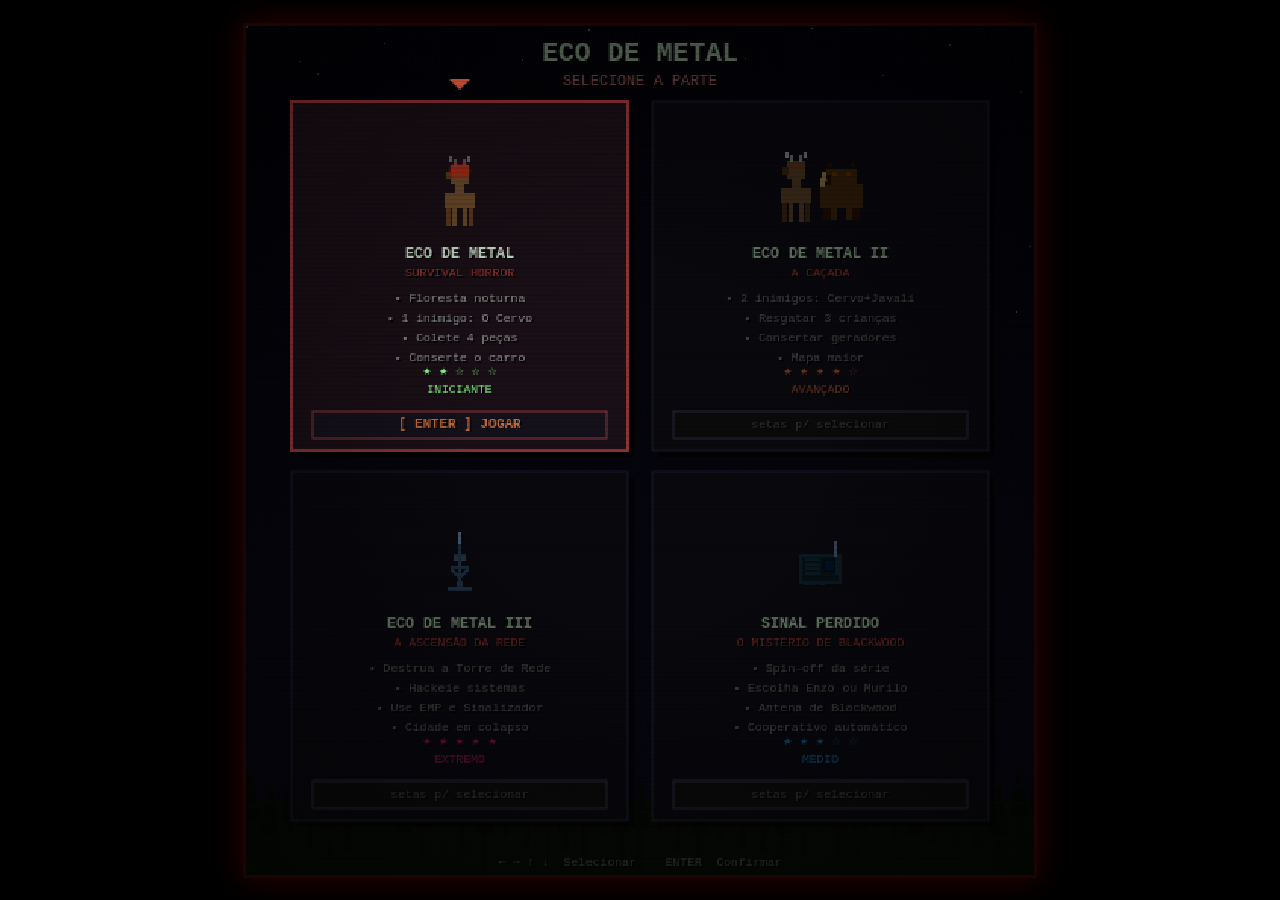
==== index.html @ 0e3f2bda "Add files via upload" ====
<!DOCTYPE html>
<html lang="pt-BR">
<head>
  <meta charset="UTF-8">
  <meta name="viewport" content="width=device-width, initial-scale=1.0">
  <title>Eco de Metal - Seleção</title>
  <style>
    * { margin: 0; padding: 0; box-sizing: border-box; }
    body {
      background: #000;
      display: flex;
      justify-content: center;
      align-items: center;
      height: 100vh;
      overflow: hidden;
      font-family: 'Courier New', monospace;
    }
    canvas {
      image-rendering: pixelated;
      image-rendering: crisp-edges;
      border: 3px solid #1a0505;
      box-shadow: 0 0 30px rgba(120, 0, 0, 0.4);
    }
  </style>
</head>
<body>
<canvas id="sel"></canvas>
<script>
const canvas = document.getElementById('sel');
const ctx = canvas.getContext('2d');
const W = 520;
const H = 560;
canvas.width = W;
canvas.height = H;

function resizeCanvas() {
  const scale = Math.min(window.innerWidth / W, window.innerHeight / H) * 0.95;
  canvas.style.width = (W * scale) + 'px';
  canvas.style.height = (H * scale) + 'px';
}
resizeCanvas();
window.addEventListener('resize', resizeCanvas);

// selected: 0=jogo1, 1=jogo2, 2=jogo3, 3=jogo4
let selected = 0;
let timer = 0;
let keys = {};

const GAMES = [
  { label: 'ECO DE METAL',    sub: 'SURVIVAL HORROR',         path: 'parte1/index.html', diff: '★ ★ ☆ ☆ ☆', diffLabel: 'INICIANTE',  diffCol: ['#88ff88','#336633'], details: ['Floresta noturna','1 inimigo: O Cervo','Colete 4 peças','Conserte o carro'] },
  { label: 'ECO DE METAL II', sub: 'A CAÇADA',                path: 'parte2/index.html', diff: '★ ★ ★ ★ ☆', diffLabel: 'AVANÇADO',   diffCol: ['#ff8844','#663322'], details: ['2 inimigos: Cervo+Javali','Resgatar 3 crianças','Consertar geradores','Mapa maior'] },
  { label: 'ECO DE METAL III',sub: 'A ASCENSÃO DA REDE',      path: 'parte3/index.html', diff: '★ ★ ★ ★ ★', diffLabel: 'EXTREMO',    diffCol: ['#ff4488','#661133'], details: ['Destrua a Torre de Rede','Hackeie sistemas','Use EMP e Sinalizador','Cidade em colapso'] },
  { label: 'SINAL PERDIDO',   sub: 'O MISTÉRIO DE BLACKWOOD', path: 'parte4/index.html', diff: '★ ★ ★ ☆ ☆', diffLabel: 'MÉDIO',      diffCol: ['#44aaff','#114466'], details: ['Spin-off da série','Escolha Enzo ou Murilo','Antena de Blackwood','Cooperativo automático'] },
];

// Audio
let audioCtx = null;
function unlockAudio() {
  if (!audioCtx) audioCtx = new (window.AudioContext || window.webkitAudioContext)();
  if (audioCtx.state === 'suspended') audioCtx.resume();
}
function playTone(freq, dur, type = 'square', vol = 0.06) {
  if (!audioCtx) return;
  try {
    const o = audioCtx.createOscillator();
    const g = audioCtx.createGain();
    o.type = type; o.frequency.value = freq;
    g.gain.value = vol;
    g.gain.exponentialRampToValueAtTime(0.001, audioCtx.currentTime + dur);
    o.connect(g); g.connect(audioCtx.destination);
    o.start(); o.stop(audioCtx.currentTime + dur);
  } catch(e) {}
}
function playNav() { playTone(220, 0.07, 'square', 0.05); }
function playSelect() {
  playTone(300, 0.08, 'square', 0.07);
  setTimeout(() => playTone(400, 0.08, 'square', 0.07), 70);
  setTimeout(() => playTone(520, 0.12, 'square', 0.09), 140);
}

// Input
document.addEventListener('keydown', e => {
  if (keys[e.code]) return;
  keys[e.code] = true;
  unlockAudio();

  const col = selected % 2;
  const row = Math.floor(selected / 2);

  if (e.code === 'ArrowLeft'  || e.code === 'KeyA') { if (col > 0) { selected--; playNav(); } }
  if (e.code === 'ArrowRight' || e.code === 'KeyD') { if (col < 1) { selected++; playNav(); } }
  if (e.code === 'ArrowUp'    || e.code === 'KeyW') { if (row > 0) { selected -= 2; playNav(); } }
  if (e.code === 'ArrowDown'  || e.code === 'KeyS') { if (row < 1) { selected += 2; playNav(); } }

  if (e.code === 'Enter' || e.code === 'Space') {
    playSelect();
    setTimeout(() => { window.open(GAMES[selected].path, '_blank'); }, 250);
  }
});
document.addEventListener('keyup', e => { keys[e.code] = false; });

// Clique no canvas
canvas.addEventListener('click', e => {
  unlockAudio();
  const rect = canvas.getBoundingClientRect();
  const scaleX = W / rect.width;
  const scaleY = H / rect.height;
  const mx = (e.clientX - rect.left) * scaleX;
  const my = (e.clientY - rect.top)  * scaleY;

  const cardW = 222, cardH = 230, gapX = 16, gapY = 14;
  const startX = (W - (cardW * 2 + gapX)) / 2;
  const startY = 50;

  for (let i = 0; i < 4; i++) {
    const col = i % 2, row = Math.floor(i / 2);
    const cx  = startX + col * (cardW + gapX);
    const cy  = startY + row * (cardH + gapY);
    if (mx >= cx && mx <= cx + cardW && my >= cy && my <= cy + cardH) {
      selected = i;
      playSelect();
      setTimeout(() => { window.open(GAMES[i].path, '_blank'); }, 250);
      return;
    }
  }
});

// Hover: destaca o card ao passar o mouse
canvas.addEventListener('mousemove', e => {
  const rect = canvas.getBoundingClientRect();
  const scaleX = W / rect.width;
  const scaleY = H / rect.height;
  const mx = (e.clientX - rect.left) * scaleX;
  const my = (e.clientY - rect.top)  * scaleY;

  const cardW = 222, cardH = 230, gapX = 16, gapY = 14;
  const startX = (W - (cardW * 2 + gapX)) / 2;
  const startY = 50;

  for (let i = 0; i < 4; i++) {
    const col = i % 2, row = Math.floor(i / 2);
    const cx  = startX + col * (cardW + gapX);
    const cy  = startY + row * (cardH + gapY);
    if (mx >= cx && mx <= cx + cardW && my >= cy && my <= cy + cardH) {
      if (selected !== i) { selected = i; playNav(); }
      canvas.style.cursor = 'pointer';
      return;
    }
  }
  canvas.style.cursor = 'default';
});

// ── Utilitários de desenho ──────────────────────────────────────────────────

function drawText(text, x, y, opts = {}) {
  const { size = 12, color = '#fff', shadow = true, bold = false, align = 'left' } = opts;
  ctx.font = `${bold ? 'bold ' : ''}${size}px "Courier New", monospace`;
  ctx.textBaseline = 'middle';
  ctx.textAlign = align;
  if (shadow) { ctx.fillStyle = '#000'; ctx.fillText(text, x + 1, y + 1); }
  ctx.fillStyle = color;
  ctx.fillText(text, x, y);
}

function drawRect(x, y, w, h, color) {
  ctx.fillStyle = color;
  ctx.fillRect(Math.floor(x), Math.floor(y), w, h);
}

// ── Ícones ──────────────────────────────────────────────────────────────────

function drawDeerIcon(cx, cy, active, pulse) {
  const col  = active ? '#6a4a2a' : '#3a2a1a';
  const col2 = active ? '#5a3a1a' : '#2a1a0a';
  const eyeCol = active ? `rgba(${200 + pulse * 55},30,0,${0.8 + pulse * 0.2})` : '#442211';
  drawRect(cx - 9, cy + 10, 3, 14, col2);
  drawRect(cx + 6, cy + 10, 3, 14, col2);
  drawRect(cx - 5, cy + 12, 3, 12, col);
  drawRect(cx + 2, cy + 12, 3, 12, col);
  drawRect(cx - 10, cy + 2, 20, 10, col);
  drawRect(cx - 8,  cy + 3, 16,  8, col);
  drawRect(cx - 3, cy - 5,  6,  8, col);
  drawRect(cx - 6, cy - 16, 12, 12, col);
  drawRect(cx - 9, cy - 12,  4,  5, col2);
  drawRect(cx - 4, cy - 20,  2,  5, '#555');
  drawRect(cx - 7, cy - 22,  2,  4, '#666');
  drawRect(cx + 2, cy - 20,  2,  5, '#555');
  drawRect(cx + 5, cy - 22,  2,  4, '#666');
  drawRect(cx - 4, cy - 14,  3,  3, eyeCol);
  drawRect(cx + 1, cy - 14,  3,  3, eyeCol);
  if (active) {
    ctx.globalAlpha = 0.3 + pulse * 0.2;
    ctx.fillStyle = '#ff0000';
    ctx.beginPath();
    ctx.arc(cx - 2.5, cy - 12.5, 5, 0, Math.PI * 2);
    ctx.arc(cx + 2.5, cy - 12.5, 5, 0, Math.PI * 2);
    ctx.fill();
    ctx.globalAlpha = 1;
  }
}

function drawBoarIcon(cx, cy, active, pulse) {
  const col  = active ? '#4a3a2a' : '#2a1a0a';
  const col2 = active ? '#3a2a1a' : '#1a0a00';
  const eyeCol = active ? `rgba(${200 + pulse * 55},${80 + pulse * 20},0,${0.8 + pulse * 0.2})` : '#442200';
  drawRect(cx - 12, cy + 8,  5, 12, col2);
  drawRect(cx +  7, cy + 8,  5, 12, col2);
  drawRect(cx -  7, cy + 10, 4, 10, col);
  drawRect(cx +  3, cy + 10, 4, 10, col);
  drawRect(cx - 14, cy - 4, 28, 16, col);
  drawRect(cx - 12, cy - 3, 24, 14, col);
  drawRect(cx - 10, cy - 14, 20, 12, col);
  drawRect(cx - 12, cy - 10,  5,  7, col2);
  drawRect(cx - 11, cy - 7,   2,  2, '#222');
  drawRect(cx - 14, cy - 8,   3,  6, active ? '#ffaa44' : '#665533');
  drawRect(cx - 13, cy - 12,  3,  6, active ? '#ffaa44' : '#665533');
  drawRect(cx - 9, cy - 18, 3, 3, col2);
  drawRect(cx + 6, cy - 18, 3, 3, col2);
  drawRect(cx - 6, cy - 12, 3, 3, eyeCol);
  drawRect(cx + 3, cy - 12, 3, 3, eyeCol);
  if (active) {
    ctx.globalAlpha = 0.25 + pulse * 0.15;
    ctx.fillStyle = '#ff4400';
    ctx.beginPath();
    ctx.arc(cx - 4.5, cy - 10.5, 5, 0, Math.PI * 2);
    ctx.arc(cx + 4.5, cy - 10.5, 5, 0, Math.PI * 2);
    ctx.fill();
    ctx.globalAlpha = 1;
  }
}

// Torre de rede (jogo 3)
function drawTowerIcon(cx, cy, active, pulse) {
  const col  = active ? '#3a5a8a' : '#1a2a3a';
  const glow = active ? `rgba(0,${120 + pulse * 80},${200 + pulse * 55},${0.7 + pulse * 0.3})` : '#223344';

  // Base
  drawRect(cx - 2, cy + 14, 4, 6, col);
  drawRect(cx - 8, cy + 18, 16, 3, col);

  // Corpo da torre
  drawRect(cx - 1, cy - 10, 2, 24, col);
  drawRect(cx - 6, cy + 4,  12, 2, col);
  drawRect(cx - 4, cy - 4, 8, 2, col);

  // Pernas diagonais
  for (let i = 0; i < 5; i++) {
    drawRect(cx - 6 + i, cy + 6 + i, 2, 2, col);
    drawRect(cx + 4 - i, cy + 6 + i, 2, 2, col);
  }

  // Antena no topo
  drawRect(cx - 1, cy - 18, 2, 8, active ? '#88ccff' : '#445566');

  // Ondas de sinal
  if (active) {
    for (let r = 1; r <= 3; r++) {
      ctx.globalAlpha = (0.5 - r * 0.1) * (0.6 + pulse * 0.4);
      ctx.strokeStyle = glow;
      ctx.lineWidth = 1;
      ctx.beginPath();
      ctx.arc(cx, cy - 14, r * 5, Math.PI * 1.1, Math.PI * 1.9);
      ctx.stroke();
      ctx.beginPath();
      ctx.arc(cx, cy - 14, r * 5, Math.PI * 1.1, Math.PI * 1.9, false);
      ctx.stroke();
    }
    ctx.globalAlpha = 1;

    // Luz piscante no topo
    ctx.globalAlpha = 0.5 + pulse * 0.5;
    ctx.fillStyle = '#00aaff';
    ctx.fillRect(cx - 1, cy - 19, 2, 2);
    ctx.globalAlpha = 1;
  }

  // Olhos eletrônicos (dois LEDs)
  drawRect(cx - 4, cy - 2, 3, 3, glow);
  drawRect(cx + 1, cy - 2, 3, 3, glow);
}

// Rádio/antena (jogo 4 — Sinal Perdido)
function drawRadioIcon(cx, cy, active, pulse) {
  const col  = active ? '#2a4a5a' : '#0a1a22';
  const col2 = active ? '#1a3040' : '#060f14';
  const ledCol = active ? `rgba(0,${180 + pulse * 75},${220 + pulse * 35},${0.8 + pulse * 0.2})` : '#112233';

  // Corpo do rádio
  drawRect(cx - 14, cy - 4, 28, 20, col);
  drawRect(cx - 12, cy - 2, 24, 16, col2);

  // Alto-falante (grades)
  for (let i = 0; i < 4; i++) {
    drawRect(cx - 10, cy + i * 3 - 1, 10, 2, col);
  }

  // Display
  drawRect(cx + 2, cy, 8, 8, active ? '#002233' : '#000a10');
  drawRect(cx + 3, cy + 1, 6, 6, active ? ledCol : '#001122');

  // Antena
  drawRect(cx + 10, cy - 4, 2, 14, col);
  drawRect(cx + 9,  cy - 12, 2, 10, active ? '#88ccdd' : '#334455');

  // Botões
  drawRect(cx - 11, cy + 14, 4, 3, col);
  drawRect(cx - 6,  cy + 14, 4, 3, col);
  drawRect(cx - 1,  cy + 14, 4, 3, col);

  // Ondas de sinal animadas
  if (active) {
    for (let r = 1; r <= 3; r++) {
      ctx.globalAlpha = (0.5 - r * 0.1) * (0.5 + pulse * 0.5);
      ctx.strokeStyle = `rgba(0,${160 + r * 20},${220},0.8)`;
      ctx.lineWidth = 1;
      ctx.beginPath();
      ctx.arc(cx + 11, cy - 8, r * 4, -Math.PI * 0.6, Math.PI * 0.6);
      ctx.stroke();
    }
    ctx.globalAlpha = 1;
  }

  // Estática / interferência
  if (active) {
    ctx.globalAlpha = 0.15 + pulse * 0.1;
    ctx.fillStyle = '#00ccff';
    for (let i = 0; i < 6; i++) {
      const sx = cx - 9 + (i * 7 + timer * 0.3) % 20;
      ctx.fillRect(Math.floor(sx), cy + 1 + (i % 3) * 3, 1, 2);
    }
    ctx.globalAlpha = 1;
  }
}

// ── Card ────────────────────────────────────────────────────────────────────

function drawCard(x, y, w, h, isSelected, gameIndex) {
  const pulse = Math.sin(timer * 0.07) * 0.5 + 0.5;
  const g = GAMES[gameIndex];

  // Sombra
  ctx.fillStyle = 'rgba(0,0,0,0.5)';
  ctx.fillRect(x + 4, y + 4, w, h);

  // Fundo
  drawRect(x, y, w, h, isSelected ? '#0e0d14' : '#08080d');

  // Borda
  const isSpin = gameIndex === 3;
  const selR = isSpin ? 0   : 180;
  const selG = isSpin ? 100 : 60;
  const selB = isSpin ? 200 : 60;
  ctx.strokeStyle = isSelected
    ? `rgba(${selR + pulse * 60},${selG + pulse * 20},${selB + pulse * 20},${0.8 + pulse * 0.2})`
    : 'rgba(50,40,70,0.5)';
  ctx.lineWidth = isSelected ? 2 : 1;
  ctx.strokeRect(x, y, w, h);

  // Brilho interno
  if (isSelected) {
    ctx.globalAlpha = 0.05 + pulse * 0.04;
    drawRect(x + 1, y + 1, w - 2, h - 2, isSpin ? '#4488ff' : '#ff4444');
    ctx.globalAlpha = 1;
  }

  const cx = x + w / 2;

  // Ícone
  if (gameIndex === 0) {
    drawDeerIcon(cx, y + 58, isSelected, pulse);
  } else if (gameIndex === 1) {
    drawDeerIcon(cx - 16, y + 55, isSelected, pulse);
    drawBoarIcon(cx + 14, y + 58, isSelected, pulse);
  } else if (gameIndex === 2) {
    drawTowerIcon(cx, y + 58, isSelected, pulse);
  } else {
    drawRadioIcon(cx, y + 58, isSelected, pulse);
  }

  // Título
  const titleCol  = isSelected ? '#ccddcc' : '#667766';
  const subCol    = isSelected ? '#aa3333' : '#662222';
  const isSpin4   = gameIndex === 3;
  drawText(g.label, cx, y + 100, { size: 10, color: isSpin4 && isSelected ? '#66ccee' : titleCol, align: 'center', bold: true });
  drawText(g.sub,   cx, y + 113, { size: 8,  color: isSpin4 && isSelected ? '#2266aa' : subCol,   align: 'center' });

  // Detalhes
  g.details.forEach((line, i) => {
    drawText('• ' + line, cx, y + 130 + i * 13, { size: 8, color: isSelected ? '#999' : '#444', align: 'center' });
  });

  // Dificuldade
  const diffColor = isSelected ? g.diffCol[0] : g.diffCol[1];
  drawText(g.diff,       cx, y + h - 52, { size: 9,  color: diffColor, align: 'center' });
  drawText(g.diffLabel,  cx, y + h - 40, { size: 8,  color: diffColor, align: 'center' });

  // Botão
  if (isSelected) {
    const btnAlpha = 0.75 + pulse * 0.25;
    ctx.globalAlpha = btnAlpha;
    drawRect(x + 14, y + h - 26, w - 28, 18, '#15121e');
    ctx.strokeStyle = isSpin ? '#2266aa' : '#aa4444';
    ctx.lineWidth = 1;
    ctx.strokeRect(x + 14, y + h - 26, w - 28, 18);
    drawText('[ ENTER ] JOGAR', cx, y + h - 17, { size: 9, color: isSpin ? '#44aaff' : '#ff8844', align: 'center', bold: true });
    ctx.globalAlpha = 1;
  } else {
    drawRect(x + 14, y + h - 26, w - 28, 18, '#0a0a0a');
    ctx.strokeStyle = '#252535';
    ctx.lineWidth = 1;
    ctx.strokeRect(x + 14, y + h - 26, w - 28, 18);
    drawText('setas p/ selecionar', cx, y + h - 17, { size: 8, color: '#333', align: 'center' });
  }
}

// ── Cenário ─────────────────────────────────────────────────────────────────

function drawTrees() {
  for (let i = 0; i < 45; i++) {
    const tx = i * 13 + Math.sin(timer * 0.005 + i * 0.5) * 2;
    const ty = H - 44 + Math.sin(i * 1.7) * 8;
    const th = 28 + Math.sin(i * 2.3) * 8;
    ctx.fillStyle = '#040804';
    ctx.fillRect(tx, ty, 3, th);
    for (let j = 0; j < 3; j++) {
      const tw = 10 - j * 3;
      ctx.fillStyle = '#030703';
      ctx.fillRect(tx - tw / 2 + 1.5, ty - j * 11, tw, 9);
    }
  }
}

function drawScanlines() {
  ctx.fillStyle = 'rgba(0,0,0,0.10)';
  for (let i = 0; i < H; i += 3) ctx.fillRect(0, i, W, 1);
  const vg = ctx.createRadialGradient(W / 2, H / 2, W * 0.2, W / 2, H / 2, W * 0.85);
  vg.addColorStop(0, 'rgba(0,0,0,0)');
  vg.addColorStop(1, 'rgba(0,0,0,0.55)');
  ctx.fillStyle = vg;
  ctx.fillRect(0, 0, W, H);
}

// ── Render principal ─────────────────────────────────────────────────────────

function render() {
  // Fundo
  const sky = ctx.createLinearGradient(0, 0, 0, H);
  sky.addColorStop(0, '#020207');
  sky.addColorStop(1, '#06060f');
  ctx.fillStyle = sky;
  ctx.fillRect(0, 0, W, H);

  // Estrelas
  ctx.fillStyle = '#fff';
  for (let i = 0; i < 50; i++) {
    const sx = (i * 47 + timer * 0.005) % W;
    const sy = (i * 31) % (H * 0.35);
    ctx.globalAlpha = 0.15 + Math.sin(timer * 0.03 + i) * 0.12;
    ctx.fillRect(Math.floor(sx), Math.floor(sy), 1, 1);
  }
  ctx.globalAlpha = 1;

  // Chão
  drawRect(0, H - 50, W, 50, '#050905');
  drawTrees();

  // Título
  drawText('ECO DE METAL', W / 2, 18, { size: 18, color: '#667766', align: 'center', bold: true });
  drawText('SELECIONE A PARTE', W / 2, 36, { size: 10, color: '#774444', align: 'center' });

  // Grid 2×2
  const cardW = 222;
  const cardH = 230;
  const gapX  = 16;
  const gapY  = 14;
  const startX = (W - (cardW * 2 + gapX)) / 2;
  const startY = 50;

  for (let i = 0; i < 4; i++) {
    const col = i % 2;
    const row = Math.floor(i / 2);
    const cx  = startX + col * (cardW + gapX);
    const cy  = startY + row * (cardH + gapY);
    drawCard(cx, cy, cardW, cardH, selected === i, i);
  }

  // Seta indicadora
  const selCol = selected % 2;
  const selRow = Math.floor(selected / 2);
  const arrowX = startX + selCol * (cardW + gapX) + cardW / 2;
  const arrowY = startY + selRow * (cardH + gapY) - 10;
  const ap = 0.7 + Math.sin(timer * 0.12) * 0.3;
  ctx.globalAlpha = ap;
  ctx.fillStyle = selected === 3 ? '#2288ff' : '#ff6644';
  ctx.beginPath();
  ctx.moveTo(arrowX - 7, arrowY - 5);
  ctx.lineTo(arrowX + 7, arrowY - 5);
  ctx.lineTo(arrowX,     arrowY + 2);
  ctx.closePath();
  ctx.fill();
  ctx.globalAlpha = 1;

  // Rodapé
  drawText('← → ↑ ↓  Selecionar    ENTER  Confirmar', W / 2, H - 8, { size: 8, color: '#3a3a3a', align: 'center' });

  drawScanlines();
  timer++;
}

function loop() {
  render();
  requestAnimationFrame(loop);
}

try { audioCtx = new (window.AudioContext || window.webkitAudioContext)(); } catch(e) {}
loop();
</script>
</body>
</html>
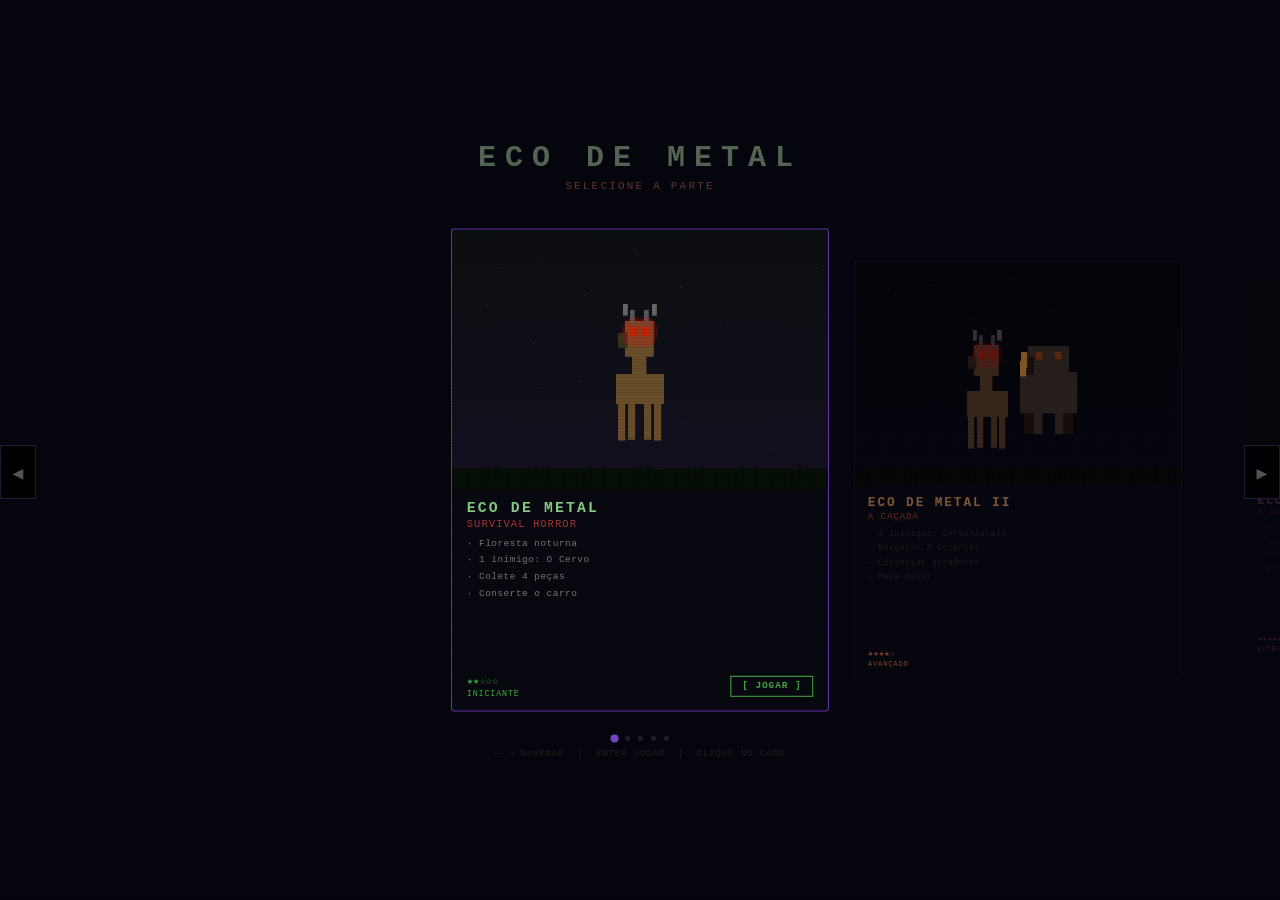
==== commit 758934f8: "Add files via upload" ====
--- a/index.html
+++ b/index.html
@@ -7,513 +7,367 @@
   <style>
     * { margin: 0; padding: 0; box-sizing: border-box; }
     body {
-      background: #000;
-      display: flex;
-      justify-content: center;
-      align-items: center;
+      background: #05050d;
+      color: #fff;
       height: 100vh;
       overflow: hidden;
       font-family: 'Courier New', monospace;
-    }
-    canvas {
+      display: flex;
+      flex-direction: column;
+      justify-content: center;
+      user-select: none;
+    }
+    .header {
+      text-align: center;
+      padding: 0 0 20px;
+    }
+    .header h1 {
+      font-size: clamp(18px, 4vw, 30px);
+      letter-spacing: 0.3em;
+      color: #556655;
+      font-weight: bold;
+    }
+    .header p {
+      font-size: clamp(9px, 1.5vw, 11px);
+      letter-spacing: 0.2em;
+      color: #663333;
+      margin-top: 5px;
+    }
+    .slider-wrap {
+      position: relative;
+      overflow: hidden;
+      padding: 16px 0 20px;
+    }
+    .slider-track {
+      display: flex;
+      gap: 18px;
+      transition: transform 0.42s cubic-bezier(0.25, 0.8, 0.25, 1);
+      will-change: transform;
+      padding: 12px 0;
+    }
+    .card {
+      flex: 0 0 clamp(220px, 36vw, 360px);
+      height: clamp(340px, 52vh, 460px);
+      border: 1px solid #1a1a2e;
+      border-radius: 3px;
+      background: #080810;
+      position: relative;
+      cursor: pointer;
+      transition: transform 0.35s ease, border-color 0.35s ease, opacity 0.35s ease;
+      overflow: hidden;
+    }
+    .card.active { border-color: #6633aa; transform: scale(1.05); z-index: 2; opacity: 1; }
+    .card.side   { opacity: 0.5; transform: scale(0.91); }
+    .card.far    { opacity: 0.2; transform: scale(0.84); }
+    .card canvas {
+      display: block;
+      width: 100%;
+      height: 54%;
       image-rendering: pixelated;
-      image-rendering: crisp-edges;
-      border: 3px solid #1a0505;
-      box-shadow: 0 0 30px rgba(120, 0, 0, 0.4);
+    }
+    .card-info {
+      padding: 10px 14px 12px;
+      height: 46%;
+      display: flex;
+      flex-direction: column;
+      justify-content: space-between;
+    }
+    .card-title {
+      font-size: clamp(10px, 1.7vw, 14px);
+      letter-spacing: 0.15em;
+      font-weight: bold;
+    }
+    .card-sub {
+      font-size: clamp(7px, 1.1vw, 10px);
+      letter-spacing: 0.1em;
+      margin-top: 2px;
+    }
+    .card-details { flex: 1; margin-top: 6px; }
+    .card-details p {
+      font-size: clamp(7px, 1vw, 9px);
+      color: #333;
+      letter-spacing: 0.05em;
+      line-height: 1.75;
+      transition: color 0.3s;
+    }
+    .card.active .card-details p { color: #777; }
+    .card-footer { display: flex; justify-content: space-between; align-items: center; }
+    .diff-stars { font-size: clamp(8px, 1.1vw, 10px); }
+    .diff-label { font-size: clamp(6px, 0.9vw, 8px); letter-spacing: 0.1em; margin-top: 1px; }
+    .btn-play {
+      padding: 4px 10px;
+      font-family: 'Courier New', monospace;
+      font-size: clamp(7px, 1vw, 9px);
+      letter-spacing: 0.1em;
+      font-weight: bold;
+      border: 1px solid;
+      background: transparent;
+      cursor: pointer;
+      opacity: 0;
+      transition: opacity 0.3s;
+    }
+    .card.active .btn-play { opacity: 1; }
+    .dots {
+      display: flex;
+      justify-content: center;
+      gap: 8px;
+      padding-top: 4px;
+    }
+    .dot {
+      width: 5px; height: 5px;
+      border-radius: 50%;
+      background: #1e1e2e;
+      transition: background 0.3s, transform 0.3s;
+      cursor: pointer;
+    }
+    .dot.active { background: #7744cc; transform: scale(1.6); }
+    .nav-btn {
+      position: absolute;
+      top: 50%; transform: translateY(-50%);
+      width: 36px; height: 54px;
+      background: rgba(0,0,0,0.75);
+      border: 1px solid #1e1e2e;
+      color: #555;
+      font-size: 18px;
+      cursor: pointer;
+      display: flex; align-items: center; justify-content: center;
+      z-index: 10;
+      transition: color 0.2s, border-color 0.2s;
+      font-family: monospace;
+    }
+    .nav-btn:hover { color: #ccc; border-color: #444; }
+    .nav-btn.left { left: 0; }
+    .nav-btn.right { right: 0; }
+    .footer {
+      text-align: center;
+      padding: 8px 0 0;
+      font-size: clamp(7px, 1.1vw, 9px);
+      color: #222;
+      letter-spacing: 0.1em;
+    }
+    .scanlines {
+      position: fixed; inset: 0;
+      pointer-events: none;
+      background: repeating-linear-gradient(
+        to bottom, transparent, transparent 2px,
+        rgba(0,0,0,0.07) 2px, rgba(0,0,0,0.07) 3px
+      );
+      z-index: 100;
     }
   </style>
 </head>
 <body>
-<canvas id="sel"></canvas>
+<div class="scanlines"></div>
+<div class="header">
+  <h1>ECO DE METAL</h1>
+  <p>SELECIONE A PARTE</p>
+</div>
+<div class="slider-wrap">
+  <button class="nav-btn left" id="btnL">&#9664;</button>
+  <div class="slider-track" id="track"></div>
+  <button class="nav-btn right" id="btnR">&#9654;</button>
+</div>
+<div class="dots" id="dots"></div>
+<div class="footer">&#8592; &#8594; NAVEGAR &nbsp;|&nbsp; ENTER JOGAR &nbsp;|&nbsp; CLIQUE NO CARD</div>
+
 <script>
-const canvas = document.getElementById('sel');
-const ctx = canvas.getContext('2d');
-const W = 520;
-const H = 560;
-canvas.width = W;
-canvas.height = H;
-
-function resizeCanvas() {
-  const scale = Math.min(window.innerWidth / W, window.innerHeight / H) * 0.95;
-  canvas.style.width = (W * scale) + 'px';
-  canvas.style.height = (H * scale) + 'px';
-}
-resizeCanvas();
-window.addEventListener('resize', resizeCanvas);
-
-// selected: 0=jogo1, 1=jogo2, 2=jogo3, 3=jogo4
-let selected = 0;
-let timer = 0;
-let keys = {};
-
 const GAMES = [
-  { label: 'ECO DE METAL',    sub: 'SURVIVAL HORROR',         path: 'parte1/index.html', diff: '★ ★ ☆ ☆ ☆', diffLabel: 'INICIANTE',  diffCol: ['#88ff88','#336633'], details: ['Floresta noturna','1 inimigo: O Cervo','Colete 4 peças','Conserte o carro'] },
-  { label: 'ECO DE METAL II', sub: 'A CAÇADA',                path: 'parte2/index.html', diff: '★ ★ ★ ★ ☆', diffLabel: 'AVANÇADO',   diffCol: ['#ff8844','#663322'], details: ['2 inimigos: Cervo+Javali','Resgatar 3 crianças','Consertar geradores','Mapa maior'] },
-  { label: 'ECO DE METAL III',sub: 'A ASCENSÃO DA REDE',      path: 'parte3/index.html', diff: '★ ★ ★ ★ ★', diffLabel: 'EXTREMO',    diffCol: ['#ff4488','#661133'], details: ['Destrua a Torre de Rede','Hackeie sistemas','Use EMP e Sinalizador','Cidade em colapso'] },
-  { label: 'SINAL PERDIDO',   sub: 'O MISTÉRIO DE BLACKWOOD', path: 'parte4/index.html', diff: '★ ★ ★ ☆ ☆', diffLabel: 'MÉDIO',      diffCol: ['#44aaff','#114466'], details: ['Spin-off da série','Escolha Enzo ou Murilo','Antena de Blackwood','Cooperativo automático'] },
+  { label:'ECO DE METAL',    sub:'SURVIVAL HORROR',         path:'parte1/index.html', diff:'&#9733;&#9733;&#9734;&#9734;&#9734;', diffLabel:'INICIANTE', diffCol:'#44aa44', titleCol:'#88cc88', subCol:'#aa3333', btnCol:'#44aa44', details:['Floresta noturna','1 inimigo: O Cervo','Colete 4 peças','Conserte o carro'],           icon:'deer'     },
+  { label:'ECO DE METAL II', sub:'A CAÇADA',                path:'parte2/index.html', diff:'&#9733;&#9733;&#9733;&#9733;&#9734;', diffLabel:'AVANÇADO',  diffCol:'#ff8844', titleCol:'#ffaa66', subCol:'#cc5522', btnCol:'#ff8844', details:['2 inimigos: Cervo+Javali','Resgatar 3 crianças','Consertar geradores','Mapa maior'],  icon:'deerboar' },
+  { label:'ECO DE METAL III',sub:'A ASCENSÃO DA REDE',      path:'parte3/index.html', diff:'&#9733;&#9733;&#9733;&#9733;&#9733;', diffLabel:'EXTREMO',   diffCol:'#ff4488', titleCol:'#ff77aa', subCol:'#cc1155', btnCol:'#ff4488', details:['Destrua a Torre de Rede','Hackeie sistemas','Use EMP e Sinalizador','Cidade em colapso'], icon:'tower'    },
+  { label:'SINAL PERDIDO',   sub:'O MISTÉRIO DE BLACKWOOD', path:'parte4/index.html', diff:'&#9733;&#9733;&#9733;&#9734;&#9734;', diffLabel:'MÉDIO',     diffCol:'#44aaff', titleCol:'#66ccee', subCol:'#2266aa', btnCol:'#44aaff', details:['Spin-off da série','Escolha Enzo ou Murilo','Antena de Blackwood','Cooperativo auto'], icon:'radio'    },
+  { label:'C A E A',         sub:'PROTOCOLO DE SOBRECARGA', path:'parte5/index.html', diff:'&#9733;&#9733;&#9733;&#9734;&#9734;', diffLabel:'MÉDIO',     diffCol:'#cc88ff', titleCol:'#dd99ff', subCol:'#9933cc', btnCol:'#cc88ff', details:['Episódio Escolar','4 Geradores','Resgate 5 Amigos','Eco de Metal — Spin-off'],          icon:'gamepad'  },
 ];
 
+let current = 0;
+const track = document.getElementById('track');
+const dotsEl = document.getElementById('dots');
+const cards = [], canvases = [];
+
+GAMES.forEach((g, i) => {
+  const card = document.createElement('div');
+  card.className = 'card';
+
+  const cnv = document.createElement('canvas');
+  cnv.width = 380; cnv.height = 210;
+  card.appendChild(cnv);
+  canvases.push(cnv);
+
+  const info = document.createElement('div');
+  info.className = 'card-info';
+  info.innerHTML = `
+    <div>
+      <div class="card-title" style="color:${g.titleCol}">${g.label}</div>
+      <div class="card-sub" style="color:${g.subCol}">${g.sub}</div>
+    </div>
+    <div class="card-details">${g.details.map(d=>`<p>· ${d}</p>`).join('')}</div>
+    <div class="card-footer">
+      <div>
+        <div class="diff-stars" style="color:${g.diffCol}">${g.diff}</div>
+        <div class="diff-label" style="color:${g.diffCol}">${g.diffLabel}</div>
+      </div>
+      <button class="btn-play" style="color:${g.btnCol};border-color:${g.btnCol}">[ JOGAR ]</button>
+    </div>`;
+  card.appendChild(info);
+  track.appendChild(card);
+  cards.push(card);
+
+  card.querySelector('.btn-play').addEventListener('click', e => { e.stopPropagation(); launch(i); });
+  card.addEventListener('click', () => { if (current === i) launch(i); else { current = i; updateSlider(); } });
+
+  const dot = document.createElement('div');
+  dot.className = 'dot';
+  dot.addEventListener('click', () => { current = i; updateSlider(); });
+  dotsEl.appendChild(dot);
+});
+
+function launch(i) { window.open(GAMES[i].path, '_blank'); }
+
+function updateSlider() {
+  const cw = cards[0].offsetWidth + 18;
+  const cx = (window.innerWidth - cards[0].offsetWidth) / 2;
+  track.style.transform = `translateX(${cx - current * cw}px)`;
+  cards.forEach((c,i) => {
+    const d = Math.abs(i - current);
+    c.className = 'card' + (d===0?' active':d===1?' side':' far');
+  });
+  document.querySelectorAll('.dot').forEach((d,i) => d.className = 'dot'+(i===current?' active':''));
+}
+
+document.getElementById('btnL').addEventListener('click', () => { if(current>0){current--;updateSlider();playNav();} });
+document.getElementById('btnR').addEventListener('click', () => { if(current<GAMES.length-1){current++;updateSlider();playNav();} });
+document.addEventListener('keydown', e => {
+  if(e.code==='ArrowLeft'||e.code==='KeyA')  { if(current>0){current--;updateSlider();playNav();} }
+  if(e.code==='ArrowRight'||e.code==='KeyD') { if(current<GAMES.length-1){current++;updateSlider();playNav();} }
+  if(e.code==='Enter'||e.code==='Space')     { playSelect(); setTimeout(()=>launch(current),200); }
+});
+let tx0=0;
+track.addEventListener('touchstart',e=>{tx0=e.touches[0].clientX;},{passive:true});
+track.addEventListener('touchend',e=>{
+  const dx=e.changedTouches[0].clientX-tx0;
+  if(dx<-40&&current<GAMES.length-1){current++;updateSlider();}
+  if(dx> 40&&current>0){current--;updateSlider();}
+});
+window.addEventListener('resize', updateSlider);
+
 // Audio
-let audioCtx = null;
-function unlockAudio() {
-  if (!audioCtx) audioCtx = new (window.AudioContext || window.webkitAudioContext)();
-  if (audioCtx.state === 'suspended') audioCtx.resume();
-}
-function playTone(freq, dur, type = 'square', vol = 0.06) {
-  if (!audioCtx) return;
-  try {
-    const o = audioCtx.createOscillator();
-    const g = audioCtx.createGain();
-    o.type = type; o.frequency.value = freq;
-    g.gain.value = vol;
-    g.gain.exponentialRampToValueAtTime(0.001, audioCtx.currentTime + dur);
-    o.connect(g); g.connect(audioCtx.destination);
-    o.start(); o.stop(audioCtx.currentTime + dur);
-  } catch(e) {}
-}
-function playNav() { playTone(220, 0.07, 'square', 0.05); }
-function playSelect() {
-  playTone(300, 0.08, 'square', 0.07);
-  setTimeout(() => playTone(400, 0.08, 'square', 0.07), 70);
-  setTimeout(() => playTone(520, 0.12, 'square', 0.09), 140);
-}
-
-// Input
-document.addEventListener('keydown', e => {
-  if (keys[e.code]) return;
-  keys[e.code] = true;
-  unlockAudio();
-
-  const col = selected % 2;
-  const row = Math.floor(selected / 2);
-
-  if (e.code === 'ArrowLeft'  || e.code === 'KeyA') { if (col > 0) { selected--; playNav(); } }
-  if (e.code === 'ArrowRight' || e.code === 'KeyD') { if (col < 1) { selected++; playNav(); } }
-  if (e.code === 'ArrowUp'    || e.code === 'KeyW') { if (row > 0) { selected -= 2; playNav(); } }
-  if (e.code === 'ArrowDown'  || e.code === 'KeyS') { if (row < 1) { selected += 2; playNav(); } }
-
-  if (e.code === 'Enter' || e.code === 'Space') {
-    playSelect();
-    setTimeout(() => { window.open(GAMES[selected].path, '_blank'); }, 250);
+let actx=null;
+function ga(){ if(!actx){try{actx=new(window.AudioContext||window.webkitAudioContext)();}catch(e){}} return actx; }
+function tn(f,d,v=0.05){ const a=ga();if(!a)return;try{const o=a.createOscillator(),g=a.createGain();o.type='square';o.frequency.value=f;g.gain.value=v;g.gain.exponentialRampToValueAtTime(0.001,a.currentTime+d);o.connect(g);g.connect(a.destination);o.start();o.stop(a.currentTime+d);}catch(e){} }
+function playNav(){ tn(200,0.07); }
+function playSelect(){ tn(300,0.07);setTimeout(()=>tn(420,0.07),70);setTimeout(()=>tn(560,0.12),140); }
+document.addEventListener('click',()=>ga(),{once:true});
+
+// ── Pixel art rendering ─────────────────────────────────────────────────────
+function pr(c,x,y,w,h,col){ c.fillStyle=col; c.fillRect(Math.floor(x),Math.floor(y),w,h); }
+
+function iconDeer(ctx,cx,cy,p,t){
+  const s=2.4,col='#6a4a2a',col2='#3a2a1a';
+  const ey=`rgba(${200+p*55},30,0,${0.8+p*0.2})`;
+  const r=(x,y,w,h,c)=>pr(ctx,cx+x*s,cy+y*s,w*s,h*s,c||col);
+  r(-9,10,3,14);r(6,10,3,14);r(-5,12,3,12);r(2,12,3,12);
+  r(-10,2,20,10);r(-3,-5,6,8);r(-6,-16,12,12);
+  r(-9,-12,4,5,col2);r(-4,-20,2,5,'#555');r(-7,-22,2,4,'#666');
+  r(2,-20,2,5,'#555');r(5,-22,2,4,'#666');
+  r(-4,-14,3,3,ey);r(1,-14,3,3,ey);
+  ctx.globalAlpha=0.22+p*0.15;ctx.fillStyle='#ff0000';
+  ctx.beginPath();ctx.arc(cx-2.5*s,cy-12.5*s,5*s,0,Math.PI*2);
+  ctx.arc(cx+2.5*s,cy-12.5*s,5*s,0,Math.PI*2);ctx.fill();ctx.globalAlpha=1;
+}
+function iconBoar(ctx,cx,cy,p,t){
+  const s=2.4,col='#4a3a2a',col2='#2a1a0a';
+  const ey=`rgba(${200+p*55},${80+p*20},0,0.85)`;
+  const r=(x,y,w,h,c)=>pr(ctx,cx+x*s,cy+y*s,w*s,h*s,c||col);
+  r(-12,8,5,12,col2);r(7,8,5,12,col2);r(-7,10,4,10);r(3,10,4,10);
+  r(-14,-4,28,16);r(-10,-14,20,12);r(-12,-10,5,7,col2);
+  r(-14,-8,3,6,'#ffaa44');r(-13,-12,3,6,'#ffaa44');
+  r(-6,-12,3,3,ey);r(3,-12,3,3,ey);
+}
+function iconTower(ctx,cx,cy,p,t){
+  const s=2.4,col='#334433',col2='#445544';
+  const led=`rgba(0,${200+p*55},0,0.9)`;
+  const r=(x,y,w,h,c)=>pr(ctx,cx+x*s,cy+y*s,w*s,h*s,c||col);
+  r(-4,8,8,16);r(-6,10,12,4,col2);r(-3,-10,6,18);r(-5,-2,10,4,col2);r(-5,4,10,4,col2);
+  r(-2,-22,4,12);r(-1,-26,2,6,'#00cc44');
+  r(-10,-16,8,2);r(2,-16,8,2);r(-14,-20,2,6,'#00cc44');r(12,-20,2,6,'#00cc44');
+  r(-2,-6,2,2,led);r(1,-6,2,2,led);
+  ctx.globalAlpha=0.18+p*0.14;ctx.fillStyle='#00ff44';
+  ctx.beginPath();ctx.arc(cx,cy-26*s*0.45,9*s*0.5,0,Math.PI*2);ctx.fill();ctx.globalAlpha=1;
+}
+function iconRadio(ctx,cx,cy,p,t){
+  const s=2.4,col='#334455',col2='#445566';
+  const led=`rgba(0,${160+p*60},${220+p*35},0.9)`;
+  const r=(x,y,w,h,c)=>pr(ctx,cx+x*s,cy+y*s,w*s,h*s,c||col);
+  r(-14,-2,28,18);r(-12,0,24,14,col2);r(-10,2,12,8,'#001a2a');r(-9,3,10,6,'#002233');
+  r(2,0,8,8,'#002233');r(3,1,6,6,led);r(10,-4,2,14);r(9,-12,2,10,'#88ccdd');
+  r(-11,14,4,3);r(-6,14,4,3);r(-1,14,4,3);
+  for(let i=1;i<=3;i++){
+    ctx.globalAlpha=(0.5-i*0.1)*(0.5+p*0.5);
+    ctx.strokeStyle=`rgba(0,${160+i*20},220,0.8)`;ctx.lineWidth=s*0.45;
+    ctx.beginPath();ctx.arc(cx+11*s,cy-8*s,i*4*s,-Math.PI*0.6,Math.PI*0.6);ctx.stroke();
   }
-});
-document.addEventListener('keyup', e => { keys[e.code] = false; });
-
-// Clique no canvas
-canvas.addEventListener('click', e => {
-  unlockAudio();
-  const rect = canvas.getBoundingClientRect();
-  const scaleX = W / rect.width;
-  const scaleY = H / rect.height;
-  const mx = (e.clientX - rect.left) * scaleX;
-  const my = (e.clientY - rect.top)  * scaleY;
-
-  const cardW = 222, cardH = 230, gapX = 16, gapY = 14;
-  const startX = (W - (cardW * 2 + gapX)) / 2;
-  const startY = 50;
-
-  for (let i = 0; i < 4; i++) {
-    const col = i % 2, row = Math.floor(i / 2);
-    const cx  = startX + col * (cardW + gapX);
-    const cy  = startY + row * (cardH + gapY);
-    if (mx >= cx && mx <= cx + cardW && my >= cy && my <= cy + cardH) {
-      selected = i;
-      playSelect();
-      setTimeout(() => { window.open(GAMES[i].path, '_blank'); }, 250);
-      return;
-    }
+  ctx.globalAlpha=1;
+}
+function iconGamepad(ctx,cx,cy,p,t){
+  const s=2.4,col='#552288',col2='#7733aa';
+  const btn=`rgba(${180+p*75},${80+p*40},255,0.9)`;
+  const btnO=`rgba(${220+p*35},${100+p*30},0,0.9)`;
+  const r=(x,y,w,h,c)=>pr(ctx,cx+x*s,cy+y*s,w*s,h*s,c||col);
+  r(-16,-2,32,14);r(-14,-6,28,20);r(-10,-8,20,24,col2);r(-18,0,36,10,col2);
+  r(-20,8,8,10);r(12,8,8,10);r(-18,14,6,8);r(12,14,6,8);
+  r(-14,-2,8,3,col2);r(-11,-5,3,9,col2);
+  r(6,-5,3,3,btn);r(11,-2,3,3,btn);r(6,1,3,3,btnO);r(2,-2,3,3,btn);
+  r(-2,-2,5,5,'#aa55ff');r(-6,3,3,2,'#884499');r(3,3,3,2,'#884499');
+  ctx.globalAlpha=0.2+p*0.16;ctx.fillStyle='#cc44ff';
+  ctx.beginPath();ctx.arc(cx,cy+2*s,17*s,0,Math.PI*2);ctx.fill();
+  ctx.globalAlpha=0.4+p*0.28;ctx.fillStyle='#ff88ff';
+  for(let i=0;i<4;i++){
+    const ang=t*0.035+i*Math.PI*0.5;
+    ctx.fillRect(Math.floor(cx+Math.cos(ang)*19*s),Math.floor(cy+Math.sin(ang)*17*s),s*1.4,s*1.4);
   }
-});
-
-// Hover: destaca o card ao passar o mouse
-canvas.addEventListener('mousemove', e => {
-  const rect = canvas.getBoundingClientRect();
-  const scaleX = W / rect.width;
-  const scaleY = H / rect.height;
-  const mx = (e.clientX - rect.left) * scaleX;
-  const my = (e.clientY - rect.top)  * scaleY;
-
-  const cardW = 222, cardH = 230, gapX = 16, gapY = 14;
-  const startX = (W - (cardW * 2 + gapX)) / 2;
-  const startY = 50;
-
-  for (let i = 0; i < 4; i++) {
-    const col = i % 2, row = Math.floor(i / 2);
-    const cx  = startX + col * (cardW + gapX);
-    const cy  = startY + row * (cardH + gapY);
-    if (mx >= cx && mx <= cx + cardW && my >= cy && my <= cy + cardH) {
-      if (selected !== i) { selected = i; playNav(); }
-      canvas.style.cursor = 'pointer';
-      return;
-    }
-  }
-  canvas.style.cursor = 'default';
-});
-
-// ── Utilitários de desenho ──────────────────────────────────────────────────
-
-function drawText(text, x, y, opts = {}) {
-  const { size = 12, color = '#fff', shadow = true, bold = false, align = 'left' } = opts;
-  ctx.font = `${bold ? 'bold ' : ''}${size}px "Courier New", monospace`;
-  ctx.textBaseline = 'middle';
-  ctx.textAlign = align;
-  if (shadow) { ctx.fillStyle = '#000'; ctx.fillText(text, x + 1, y + 1); }
-  ctx.fillStyle = color;
-  ctx.fillText(text, x, y);
-}
-
-function drawRect(x, y, w, h, color) {
-  ctx.fillStyle = color;
-  ctx.fillRect(Math.floor(x), Math.floor(y), w, h);
-}
-
-// ── Ícones ──────────────────────────────────────────────────────────────────
-
-function drawDeerIcon(cx, cy, active, pulse) {
-  const col  = active ? '#6a4a2a' : '#3a2a1a';
-  const col2 = active ? '#5a3a1a' : '#2a1a0a';
-  const eyeCol = active ? `rgba(${200 + pulse * 55},30,0,${0.8 + pulse * 0.2})` : '#442211';
-  drawRect(cx - 9, cy + 10, 3, 14, col2);
-  drawRect(cx + 6, cy + 10, 3, 14, col2);
-  drawRect(cx - 5, cy + 12, 3, 12, col);
-  drawRect(cx + 2, cy + 12, 3, 12, col);
-  drawRect(cx - 10, cy + 2, 20, 10, col);
-  drawRect(cx - 8,  cy + 3, 16,  8, col);
-  drawRect(cx - 3, cy - 5,  6,  8, col);
-  drawRect(cx - 6, cy - 16, 12, 12, col);
-  drawRect(cx - 9, cy - 12,  4,  5, col2);
-  drawRect(cx - 4, cy - 20,  2,  5, '#555');
-  drawRect(cx - 7, cy - 22,  2,  4, '#666');
-  drawRect(cx + 2, cy - 20,  2,  5, '#555');
-  drawRect(cx + 5, cy - 22,  2,  4, '#666');
-  drawRect(cx - 4, cy - 14,  3,  3, eyeCol);
-  drawRect(cx + 1, cy - 14,  3,  3, eyeCol);
-  if (active) {
-    ctx.globalAlpha = 0.3 + pulse * 0.2;
-    ctx.fillStyle = '#ff0000';
-    ctx.beginPath();
-    ctx.arc(cx - 2.5, cy - 12.5, 5, 0, Math.PI * 2);
-    ctx.arc(cx + 2.5, cy - 12.5, 5, 0, Math.PI * 2);
-    ctx.fill();
-    ctx.globalAlpha = 1;
-  }
-}
-
-function drawBoarIcon(cx, cy, active, pulse) {
-  const col  = active ? '#4a3a2a' : '#2a1a0a';
-  const col2 = active ? '#3a2a1a' : '#1a0a00';
-  const eyeCol = active ? `rgba(${200 + pulse * 55},${80 + pulse * 20},0,${0.8 + pulse * 0.2})` : '#442200';
-  drawRect(cx - 12, cy + 8,  5, 12, col2);
-  drawRect(cx +  7, cy + 8,  5, 12, col2);
-  drawRect(cx -  7, cy + 10, 4, 10, col);
-  drawRect(cx +  3, cy + 10, 4, 10, col);
-  drawRect(cx - 14, cy - 4, 28, 16, col);
-  drawRect(cx - 12, cy - 3, 24, 14, col);
-  drawRect(cx - 10, cy - 14, 20, 12, col);
-  drawRect(cx - 12, cy - 10,  5,  7, col2);
-  drawRect(cx - 11, cy - 7,   2,  2, '#222');
-  drawRect(cx - 14, cy - 8,   3,  6, active ? '#ffaa44' : '#665533');
-  drawRect(cx - 13, cy - 12,  3,  6, active ? '#ffaa44' : '#665533');
-  drawRect(cx - 9, cy - 18, 3, 3, col2);
-  drawRect(cx + 6, cy - 18, 3, 3, col2);
-  drawRect(cx - 6, cy - 12, 3, 3, eyeCol);
-  drawRect(cx + 3, cy - 12, 3, 3, eyeCol);
-  if (active) {
-    ctx.globalAlpha = 0.25 + pulse * 0.15;
-    ctx.fillStyle = '#ff4400';
-    ctx.beginPath();
-    ctx.arc(cx - 4.5, cy - 10.5, 5, 0, Math.PI * 2);
-    ctx.arc(cx + 4.5, cy - 10.5, 5, 0, Math.PI * 2);
-    ctx.fill();
-    ctx.globalAlpha = 1;
-  }
-}
-
-// Torre de rede (jogo 3)
-function drawTowerIcon(cx, cy, active, pulse) {
-  const col  = active ? '#3a5a8a' : '#1a2a3a';
-  const glow = active ? `rgba(0,${120 + pulse * 80},${200 + pulse * 55},${0.7 + pulse * 0.3})` : '#223344';
-
-  // Base
-  drawRect(cx - 2, cy + 14, 4, 6, col);
-  drawRect(cx - 8, cy + 18, 16, 3, col);
-
-  // Corpo da torre
-  drawRect(cx - 1, cy - 10, 2, 24, col);
-  drawRect(cx - 6, cy + 4,  12, 2, col);
-  drawRect(cx - 4, cy - 4, 8, 2, col);
-
-  // Pernas diagonais
-  for (let i = 0; i < 5; i++) {
-    drawRect(cx - 6 + i, cy + 6 + i, 2, 2, col);
-    drawRect(cx + 4 - i, cy + 6 + i, 2, 2, col);
-  }
-
-  // Antena no topo
-  drawRect(cx - 1, cy - 18, 2, 8, active ? '#88ccff' : '#445566');
-
-  // Ondas de sinal
-  if (active) {
-    for (let r = 1; r <= 3; r++) {
-      ctx.globalAlpha = (0.5 - r * 0.1) * (0.6 + pulse * 0.4);
-      ctx.strokeStyle = glow;
-      ctx.lineWidth = 1;
-      ctx.beginPath();
-      ctx.arc(cx, cy - 14, r * 5, Math.PI * 1.1, Math.PI * 1.9);
-      ctx.stroke();
-      ctx.beginPath();
-      ctx.arc(cx, cy - 14, r * 5, Math.PI * 1.1, Math.PI * 1.9, false);
-      ctx.stroke();
-    }
-    ctx.globalAlpha = 1;
-
-    // Luz piscante no topo
-    ctx.globalAlpha = 0.5 + pulse * 0.5;
-    ctx.fillStyle = '#00aaff';
-    ctx.fillRect(cx - 1, cy - 19, 2, 2);
-    ctx.globalAlpha = 1;
-  }
-
-  // Olhos eletrônicos (dois LEDs)
-  drawRect(cx - 4, cy - 2, 3, 3, glow);
-  drawRect(cx + 1, cy - 2, 3, 3, glow);
-}
-
-// Rádio/antena (jogo 4 — Sinal Perdido)
-function drawRadioIcon(cx, cy, active, pulse) {
-  const col  = active ? '#2a4a5a' : '#0a1a22';
-  const col2 = active ? '#1a3040' : '#060f14';
-  const ledCol = active ? `rgba(0,${180 + pulse * 75},${220 + pulse * 35},${0.8 + pulse * 0.2})` : '#112233';
-
-  // Corpo do rádio
-  drawRect(cx - 14, cy - 4, 28, 20, col);
-  drawRect(cx - 12, cy - 2, 24, 16, col2);
-
-  // Alto-falante (grades)
-  for (let i = 0; i < 4; i++) {
-    drawRect(cx - 10, cy + i * 3 - 1, 10, 2, col);
-  }
-
-  // Display
-  drawRect(cx + 2, cy, 8, 8, active ? '#002233' : '#000a10');
-  drawRect(cx + 3, cy + 1, 6, 6, active ? ledCol : '#001122');
-
-  // Antena
-  drawRect(cx + 10, cy - 4, 2, 14, col);
-  drawRect(cx + 9,  cy - 12, 2, 10, active ? '#88ccdd' : '#334455');
-
-  // Botões
-  drawRect(cx - 11, cy + 14, 4, 3, col);
-  drawRect(cx - 6,  cy + 14, 4, 3, col);
-  drawRect(cx - 1,  cy + 14, 4, 3, col);
-
-  // Ondas de sinal animadas
-  if (active) {
-    for (let r = 1; r <= 3; r++) {
-      ctx.globalAlpha = (0.5 - r * 0.1) * (0.5 + pulse * 0.5);
-      ctx.strokeStyle = `rgba(0,${160 + r * 20},${220},0.8)`;
-      ctx.lineWidth = 1;
-      ctx.beginPath();
-      ctx.arc(cx + 11, cy - 8, r * 4, -Math.PI * 0.6, Math.PI * 0.6);
-      ctx.stroke();
-    }
-    ctx.globalAlpha = 1;
-  }
-
-  // Estática / interferência
-  if (active) {
-    ctx.globalAlpha = 0.15 + pulse * 0.1;
-    ctx.fillStyle = '#00ccff';
-    for (let i = 0; i < 6; i++) {
-      const sx = cx - 9 + (i * 7 + timer * 0.3) % 20;
-      ctx.fillRect(Math.floor(sx), cy + 1 + (i % 3) * 3, 1, 2);
-    }
-    ctx.globalAlpha = 1;
-  }
-}
-
-// ── Card ────────────────────────────────────────────────────────────────────
-
-function drawCard(x, y, w, h, isSelected, gameIndex) {
-  const pulse = Math.sin(timer * 0.07) * 0.5 + 0.5;
-  const g = GAMES[gameIndex];
-
-  // Sombra
-  ctx.fillStyle = 'rgba(0,0,0,0.5)';
-  ctx.fillRect(x + 4, y + 4, w, h);
-
-  // Fundo
-  drawRect(x, y, w, h, isSelected ? '#0e0d14' : '#08080d');
-
-  // Borda
-  const isSpin = gameIndex === 3;
-  const selR = isSpin ? 0   : 180;
-  const selG = isSpin ? 100 : 60;
-  const selB = isSpin ? 200 : 60;
-  ctx.strokeStyle = isSelected
-    ? `rgba(${selR + pulse * 60},${selG + pulse * 20},${selB + pulse * 20},${0.8 + pulse * 0.2})`
-    : 'rgba(50,40,70,0.5)';
-  ctx.lineWidth = isSelected ? 2 : 1;
-  ctx.strokeRect(x, y, w, h);
-
-  // Brilho interno
-  if (isSelected) {
-    ctx.globalAlpha = 0.05 + pulse * 0.04;
-    drawRect(x + 1, y + 1, w - 2, h - 2, isSpin ? '#4488ff' : '#ff4444');
-    ctx.globalAlpha = 1;
-  }
-
-  const cx = x + w / 2;
-
-  // Ícone
-  if (gameIndex === 0) {
-    drawDeerIcon(cx, y + 58, isSelected, pulse);
-  } else if (gameIndex === 1) {
-    drawDeerIcon(cx - 16, y + 55, isSelected, pulse);
-    drawBoarIcon(cx + 14, y + 58, isSelected, pulse);
-  } else if (gameIndex === 2) {
-    drawTowerIcon(cx, y + 58, isSelected, pulse);
-  } else {
-    drawRadioIcon(cx, y + 58, isSelected, pulse);
-  }
-
-  // Título
-  const titleCol  = isSelected ? '#ccddcc' : '#667766';
-  const subCol    = isSelected ? '#aa3333' : '#662222';
-  const isSpin4   = gameIndex === 3;
-  drawText(g.label, cx, y + 100, { size: 10, color: isSpin4 && isSelected ? '#66ccee' : titleCol, align: 'center', bold: true });
-  drawText(g.sub,   cx, y + 113, { size: 8,  color: isSpin4 && isSelected ? '#2266aa' : subCol,   align: 'center' });
-
-  // Detalhes
-  g.details.forEach((line, i) => {
-    drawText('• ' + line, cx, y + 130 + i * 13, { size: 8, color: isSelected ? '#999' : '#444', align: 'center' });
+  ctx.globalAlpha=1;
+}
+
+const ICONS = { deer:iconDeer, deerboar:(c,cx,cy,p,t)=>{iconDeer(c,cx-36,cy+4,p,t);iconBoar(c,cx+36,cy,p,t);}, tower:iconTower, radio:iconRadio, gamepad:iconGamepad };
+
+let tick=0;
+(function loop(){
+  requestAnimationFrame(loop);
+  tick++;
+  const pulse=Math.sin(tick*0.07)*0.5+0.5;
+  GAMES.forEach((g,i)=>{
+    const cnv=canvases[i], c=cnv.getContext('2d'), W=cnv.width, H=cnv.height;
+    const active=i===current;
+    c.clearRect(0,0,W,H);
+    const grad=c.createLinearGradient(0,0,0,H);
+    grad.addColorStop(0,active?'#0a0810':'#050508');
+    grad.addColorStop(1,active?'#12091e':'#080610');
+    c.fillStyle=grad; c.fillRect(0,0,W,H);
+    // stars
+    for(let s=0;s<28;s++){
+      const sx=(s*47+tick*0.005)%W,sy=(s*31)%(H*0.85);
+      c.globalAlpha=0.1+Math.sin(tick*0.03+s)*0.07;
+      c.fillStyle='#fff';c.fillRect(Math.floor(sx),Math.floor(sy),1,1);
+    }
+    c.globalAlpha=1;
+    // ground
+    c.fillStyle='#040804';c.fillRect(0,H-16,W,16);
+    for(let ti=0;ti<32;ti++){
+      const tx=ti*14+Math.sin(tick*0.005+ti*0.5)*1.5,ty=H-16+Math.sin(ti*1.7)*3;
+      c.fillStyle='#030603';c.fillRect(tx,ty,2,16);
+    }
+    // icon
+    c.save();
+    ICONS[g.icon](c, W/2, H/2+8, active?pulse:0, tick);
+    c.restore();
+    // color tint
+    if(active){
+      c.globalAlpha=0.04+pulse*0.03;c.fillStyle=g.diffCol;c.fillRect(0,0,W,H);c.globalAlpha=1;
+    }
   });
-
-  // Dificuldade
-  const diffColor = isSelected ? g.diffCol[0] : g.diffCol[1];
-  drawText(g.diff,       cx, y + h - 52, { size: 9,  color: diffColor, align: 'center' });
-  drawText(g.diffLabel,  cx, y + h - 40, { size: 8,  color: diffColor, align: 'center' });
-
-  // Botão
-  if (isSelected) {
-    const btnAlpha = 0.75 + pulse * 0.25;
-    ctx.globalAlpha = btnAlpha;
-    drawRect(x + 14, y + h - 26, w - 28, 18, '#15121e');
-    ctx.strokeStyle = isSpin ? '#2266aa' : '#aa4444';
-    ctx.lineWidth = 1;
-    ctx.strokeRect(x + 14, y + h - 26, w - 28, 18);
-    drawText('[ ENTER ] JOGAR', cx, y + h - 17, { size: 9, color: isSpin ? '#44aaff' : '#ff8844', align: 'center', bold: true });
-    ctx.globalAlpha = 1;
-  } else {
-    drawRect(x + 14, y + h - 26, w - 28, 18, '#0a0a0a');
-    ctx.strokeStyle = '#252535';
-    ctx.lineWidth = 1;
-    ctx.strokeRect(x + 14, y + h - 26, w - 28, 18);
-    drawText('setas p/ selecionar', cx, y + h - 17, { size: 8, color: '#333', align: 'center' });
-  }
-}
-
-// ── Cenário ─────────────────────────────────────────────────────────────────
-
-function drawTrees() {
-  for (let i = 0; i < 45; i++) {
-    const tx = i * 13 + Math.sin(timer * 0.005 + i * 0.5) * 2;
-    const ty = H - 44 + Math.sin(i * 1.7) * 8;
-    const th = 28 + Math.sin(i * 2.3) * 8;
-    ctx.fillStyle = '#040804';
-    ctx.fillRect(tx, ty, 3, th);
-    for (let j = 0; j < 3; j++) {
-      const tw = 10 - j * 3;
-      ctx.fillStyle = '#030703';
-      ctx.fillRect(tx - tw / 2 + 1.5, ty - j * 11, tw, 9);
-    }
-  }
-}
-
-function drawScanlines() {
-  ctx.fillStyle = 'rgba(0,0,0,0.10)';
-  for (let i = 0; i < H; i += 3) ctx.fillRect(0, i, W, 1);
-  const vg = ctx.createRadialGradient(W / 2, H / 2, W * 0.2, W / 2, H / 2, W * 0.85);
-  vg.addColorStop(0, 'rgba(0,0,0,0)');
-  vg.addColorStop(1, 'rgba(0,0,0,0.55)');
-  ctx.fillStyle = vg;
-  ctx.fillRect(0, 0, W, H);
-}
-
-// ── Render principal ─────────────────────────────────────────────────────────
-
-function render() {
-  // Fundo
-  const sky = ctx.createLinearGradient(0, 0, 0, H);
-  sky.addColorStop(0, '#020207');
-  sky.addColorStop(1, '#06060f');
-  ctx.fillStyle = sky;
-  ctx.fillRect(0, 0, W, H);
-
-  // Estrelas
-  ctx.fillStyle = '#fff';
-  for (let i = 0; i < 50; i++) {
-    const sx = (i * 47 + timer * 0.005) % W;
-    const sy = (i * 31) % (H * 0.35);
-    ctx.globalAlpha = 0.15 + Math.sin(timer * 0.03 + i) * 0.12;
-    ctx.fillRect(Math.floor(sx), Math.floor(sy), 1, 1);
-  }
-  ctx.globalAlpha = 1;
-
-  // Chão
-  drawRect(0, H - 50, W, 50, '#050905');
-  drawTrees();
-
-  // Título
-  drawText('ECO DE METAL', W / 2, 18, { size: 18, color: '#667766', align: 'center', bold: true });
-  drawText('SELECIONE A PARTE', W / 2, 36, { size: 10, color: '#774444', align: 'center' });
-
-  // Grid 2×2
-  const cardW = 222;
-  const cardH = 230;
-  const gapX  = 16;
-  const gapY  = 14;
-  const startX = (W - (cardW * 2 + gapX)) / 2;
-  const startY = 50;
-
-  for (let i = 0; i < 4; i++) {
-    const col = i % 2;
-    const row = Math.floor(i / 2);
-    const cx  = startX + col * (cardW + gapX);
-    const cy  = startY + row * (cardH + gapY);
-    drawCard(cx, cy, cardW, cardH, selected === i, i);
-  }
-
-  // Seta indicadora
-  const selCol = selected % 2;
-  const selRow = Math.floor(selected / 2);
-  const arrowX = startX + selCol * (cardW + gapX) + cardW / 2;
-  const arrowY = startY + selRow * (cardH + gapY) - 10;
-  const ap = 0.7 + Math.sin(timer * 0.12) * 0.3;
-  ctx.globalAlpha = ap;
-  ctx.fillStyle = selected === 3 ? '#2288ff' : '#ff6644';
-  ctx.beginPath();
-  ctx.moveTo(arrowX - 7, arrowY - 5);
-  ctx.lineTo(arrowX + 7, arrowY - 5);
-  ctx.lineTo(arrowX,     arrowY + 2);
-  ctx.closePath();
-  ctx.fill();
-  ctx.globalAlpha = 1;
-
-  // Rodapé
-  drawText('← → ↑ ↓  Selecionar    ENTER  Confirmar', W / 2, H - 8, { size: 8, color: '#3a3a3a', align: 'center' });
-
-  drawScanlines();
-  timer++;
-}
-
-function loop() {
-  render();
-  requestAnimationFrame(loop);
-}
-
-try { audioCtx = new (window.AudioContext || window.webkitAudioContext)(); } catch(e) {}
-loop();
+})();
+
+updateSlider();
 </script>
 </body>
 </html>
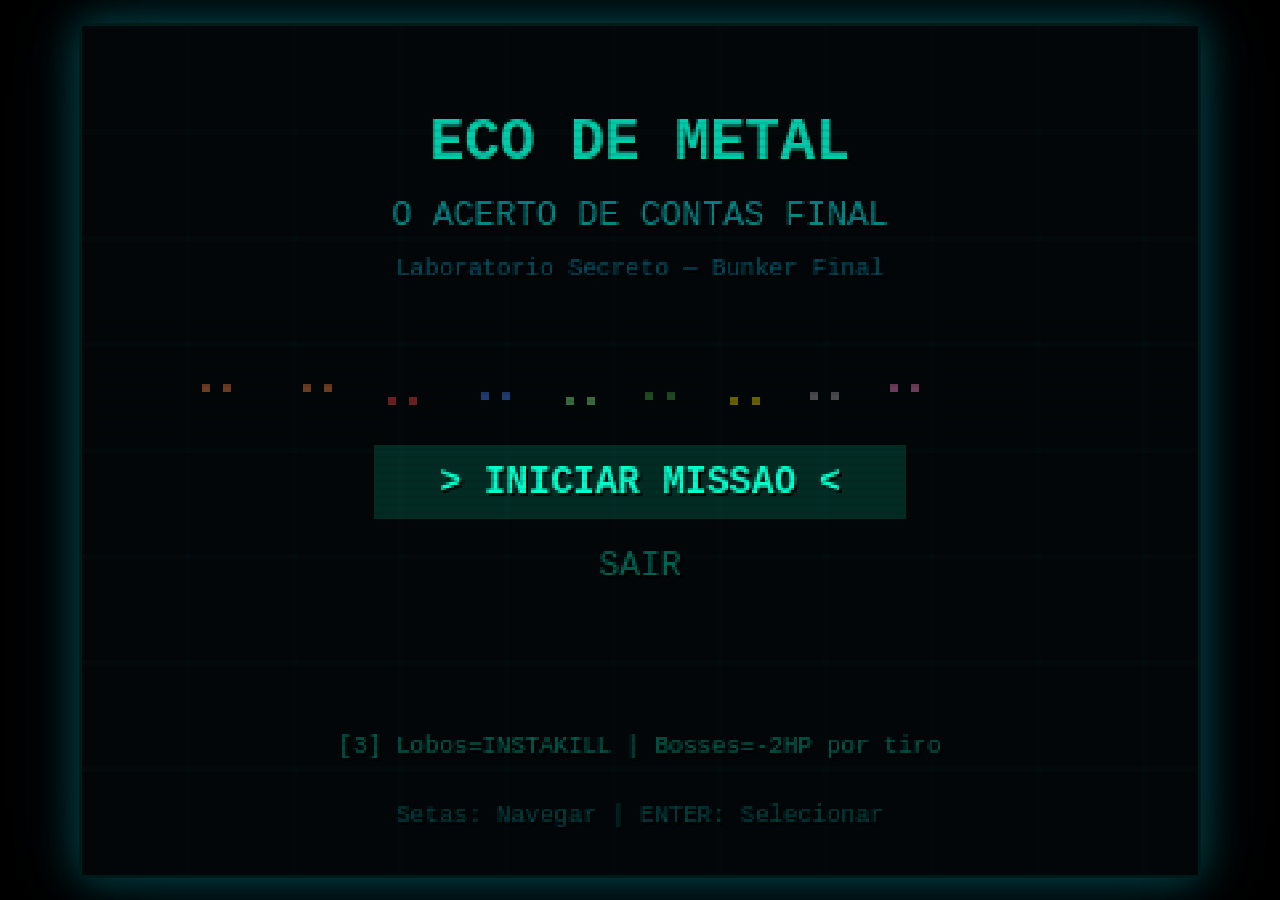
==== commit 8103196a: "Add files via upload" ====
--- a/index.html
+++ b/index.html
@@ -1,373 +1,13 @@
 <!DOCTYPE html>
 <html lang="pt-BR">
 <head>
-  <meta charset="UTF-8">
-  <meta name="viewport" content="width=device-width, initial-scale=1.0">
-  <title>Eco de Metal - Seleção</title>
-  <style>
-    * { margin: 0; padding: 0; box-sizing: border-box; }
-    body {
-      background: #05050d;
-      color: #fff;
-      height: 100vh;
-      overflow: hidden;
-      font-family: 'Courier New', monospace;
-      display: flex;
-      flex-direction: column;
-      justify-content: center;
-      user-select: none;
-    }
-    .header {
-      text-align: center;
-      padding: 0 0 20px;
-    }
-    .header h1 {
-      font-size: clamp(18px, 4vw, 30px);
-      letter-spacing: 0.3em;
-      color: #556655;
-      font-weight: bold;
-    }
-    .header p {
-      font-size: clamp(9px, 1.5vw, 11px);
-      letter-spacing: 0.2em;
-      color: #663333;
-      margin-top: 5px;
-    }
-    .slider-wrap {
-      position: relative;
-      overflow: hidden;
-      padding: 16px 0 20px;
-    }
-    .slider-track {
-      display: flex;
-      gap: 18px;
-      transition: transform 0.42s cubic-bezier(0.25, 0.8, 0.25, 1);
-      will-change: transform;
-      padding: 12px 0;
-    }
-    .card {
-      flex: 0 0 clamp(220px, 36vw, 360px);
-      height: clamp(340px, 52vh, 460px);
-      border: 1px solid #1a1a2e;
-      border-radius: 3px;
-      background: #080810;
-      position: relative;
-      cursor: pointer;
-      transition: transform 0.35s ease, border-color 0.35s ease, opacity 0.35s ease;
-      overflow: hidden;
-    }
-    .card.active { border-color: #6633aa; transform: scale(1.05); z-index: 2; opacity: 1; }
-    .card.side   { opacity: 0.5; transform: scale(0.91); }
-    .card.far    { opacity: 0.2; transform: scale(0.84); }
-    .card canvas {
-      display: block;
-      width: 100%;
-      height: 54%;
-      image-rendering: pixelated;
-    }
-    .card-info {
-      padding: 10px 14px 12px;
-      height: 46%;
-      display: flex;
-      flex-direction: column;
-      justify-content: space-between;
-    }
-    .card-title {
-      font-size: clamp(10px, 1.7vw, 14px);
-      letter-spacing: 0.15em;
-      font-weight: bold;
-    }
-    .card-sub {
-      font-size: clamp(7px, 1.1vw, 10px);
-      letter-spacing: 0.1em;
-      margin-top: 2px;
-    }
-    .card-details { flex: 1; margin-top: 6px; }
-    .card-details p {
-      font-size: clamp(7px, 1vw, 9px);
-      color: #333;
-      letter-spacing: 0.05em;
-      line-height: 1.75;
-      transition: color 0.3s;
-    }
-    .card.active .card-details p { color: #777; }
-    .card-footer { display: flex; justify-content: space-between; align-items: center; }
-    .diff-stars { font-size: clamp(8px, 1.1vw, 10px); }
-    .diff-label { font-size: clamp(6px, 0.9vw, 8px); letter-spacing: 0.1em; margin-top: 1px; }
-    .btn-play {
-      padding: 4px 10px;
-      font-family: 'Courier New', monospace;
-      font-size: clamp(7px, 1vw, 9px);
-      letter-spacing: 0.1em;
-      font-weight: bold;
-      border: 1px solid;
-      background: transparent;
-      cursor: pointer;
-      opacity: 0;
-      transition: opacity 0.3s;
-    }
-    .card.active .btn-play { opacity: 1; }
-    .dots {
-      display: flex;
-      justify-content: center;
-      gap: 8px;
-      padding-top: 4px;
-    }
-    .dot {
-      width: 5px; height: 5px;
-      border-radius: 50%;
-      background: #1e1e2e;
-      transition: background 0.3s, transform 0.3s;
-      cursor: pointer;
-    }
-    .dot.active { background: #7744cc; transform: scale(1.6); }
-    .nav-btn {
-      position: absolute;
-      top: 50%; transform: translateY(-50%);
-      width: 36px; height: 54px;
-      background: rgba(0,0,0,0.75);
-      border: 1px solid #1e1e2e;
-      color: #555;
-      font-size: 18px;
-      cursor: pointer;
-      display: flex; align-items: center; justify-content: center;
-      z-index: 10;
-      transition: color 0.2s, border-color 0.2s;
-      font-family: monospace;
-    }
-    .nav-btn:hover { color: #ccc; border-color: #444; }
-    .nav-btn.left { left: 0; }
-    .nav-btn.right { right: 0; }
-    .footer {
-      text-align: center;
-      padding: 8px 0 0;
-      font-size: clamp(7px, 1.1vw, 9px);
-      color: #222;
-      letter-spacing: 0.1em;
-    }
-    .scanlines {
-      position: fixed; inset: 0;
-      pointer-events: none;
-      background: repeating-linear-gradient(
-        to bottom, transparent, transparent 2px,
-        rgba(0,0,0,0.07) 2px, rgba(0,0,0,0.07) 3px
-      );
-      z-index: 100;
-    }
-  </style>
+<meta charset="UTF-8">
+<meta name="viewport" content="width=device-width, initial-scale=1.0">
+<title>Eco de Metal: O Acerto de Contas Final</title>
+<link rel="stylesheet" href="style.css">
 </head>
 <body>
-<div class="scanlines"></div>
-<div class="header">
-  <h1>ECO DE METAL</h1>
-  <p>SELECIONE A PARTE</p>
-</div>
-<div class="slider-wrap">
-  <button class="nav-btn left" id="btnL">&#9664;</button>
-  <div class="slider-track" id="track"></div>
-  <button class="nav-btn right" id="btnR">&#9654;</button>
-</div>
-<div class="dots" id="dots"></div>
-<div class="footer">&#8592; &#8594; NAVEGAR &nbsp;|&nbsp; ENTER JOGAR &nbsp;|&nbsp; CLIQUE NO CARD</div>
-
-<script>
-const GAMES = [
-  { label:'ECO DE METAL',    sub:'SURVIVAL HORROR',         path:'parte1/index.html', diff:'&#9733;&#9733;&#9734;&#9734;&#9734;', diffLabel:'INICIANTE', diffCol:'#44aa44', titleCol:'#88cc88', subCol:'#aa3333', btnCol:'#44aa44', details:['Floresta noturna','1 inimigo: O Cervo','Colete 4 peças','Conserte o carro'],           icon:'deer'     },
-  { label:'ECO DE METAL II', sub:'A CAÇADA',                path:'parte2/index.html', diff:'&#9733;&#9733;&#9733;&#9733;&#9734;', diffLabel:'AVANÇADO',  diffCol:'#ff8844', titleCol:'#ffaa66', subCol:'#cc5522', btnCol:'#ff8844', details:['2 inimigos: Cervo+Javali','Resgatar 3 crianças','Consertar geradores','Mapa maior'],  icon:'deerboar' },
-  { label:'ECO DE METAL III',sub:'A ASCENSÃO DA REDE',      path:'parte3/index.html', diff:'&#9733;&#9733;&#9733;&#9733;&#9733;', diffLabel:'EXTREMO',   diffCol:'#ff4488', titleCol:'#ff77aa', subCol:'#cc1155', btnCol:'#ff4488', details:['Destrua a Torre de Rede','Hackeie sistemas','Use EMP e Sinalizador','Cidade em colapso'], icon:'tower'    },
-  { label:'SINAL PERDIDO',   sub:'O MISTÉRIO DE BLACKWOOD', path:'parte4/index.html', diff:'&#9733;&#9733;&#9733;&#9734;&#9734;', diffLabel:'MÉDIO',     diffCol:'#44aaff', titleCol:'#66ccee', subCol:'#2266aa', btnCol:'#44aaff', details:['Spin-off da série','Escolha Enzo ou Murilo','Antena de Blackwood','Cooperativo auto'], icon:'radio'    },
-  { label:'C A E A',         sub:'PROTOCOLO DE SOBRECARGA', path:'parte5/index.html', diff:'&#9733;&#9733;&#9733;&#9734;&#9734;', diffLabel:'MÉDIO',     diffCol:'#cc88ff', titleCol:'#dd99ff', subCol:'#9933cc', btnCol:'#cc88ff', details:['Episódio Escolar','4 Geradores','Resgate 5 Amigos','Eco de Metal — Spin-off'],          icon:'gamepad'  },
-];
-
-let current = 0;
-const track = document.getElementById('track');
-const dotsEl = document.getElementById('dots');
-const cards = [], canvases = [];
-
-GAMES.forEach((g, i) => {
-  const card = document.createElement('div');
-  card.className = 'card';
-
-  const cnv = document.createElement('canvas');
-  cnv.width = 380; cnv.height = 210;
-  card.appendChild(cnv);
-  canvases.push(cnv);
-
-  const info = document.createElement('div');
-  info.className = 'card-info';
-  info.innerHTML = `
-    <div>
-      <div class="card-title" style="color:${g.titleCol}">${g.label}</div>
-      <div class="card-sub" style="color:${g.subCol}">${g.sub}</div>
-    </div>
-    <div class="card-details">${g.details.map(d=>`<p>· ${d}</p>`).join('')}</div>
-    <div class="card-footer">
-      <div>
-        <div class="diff-stars" style="color:${g.diffCol}">${g.diff}</div>
-        <div class="diff-label" style="color:${g.diffCol}">${g.diffLabel}</div>
-      </div>
-      <button class="btn-play" style="color:${g.btnCol};border-color:${g.btnCol}">[ JOGAR ]</button>
-    </div>`;
-  card.appendChild(info);
-  track.appendChild(card);
-  cards.push(card);
-
-  card.querySelector('.btn-play').addEventListener('click', e => { e.stopPropagation(); launch(i); });
-  card.addEventListener('click', () => { if (current === i) launch(i); else { current = i; updateSlider(); } });
-
-  const dot = document.createElement('div');
-  dot.className = 'dot';
-  dot.addEventListener('click', () => { current = i; updateSlider(); });
-  dotsEl.appendChild(dot);
-});
-
-function launch(i) { window.open(GAMES[i].path, '_blank'); }
-
-function updateSlider() {
-  const cw = cards[0].offsetWidth + 18;
-  const cx = (window.innerWidth - cards[0].offsetWidth) / 2;
-  track.style.transform = `translateX(${cx - current * cw}px)`;
-  cards.forEach((c,i) => {
-    const d = Math.abs(i - current);
-    c.className = 'card' + (d===0?' active':d===1?' side':' far');
-  });
-  document.querySelectorAll('.dot').forEach((d,i) => d.className = 'dot'+(i===current?' active':''));
-}
-
-document.getElementById('btnL').addEventListener('click', () => { if(current>0){current--;updateSlider();playNav();} });
-document.getElementById('btnR').addEventListener('click', () => { if(current<GAMES.length-1){current++;updateSlider();playNav();} });
-document.addEventListener('keydown', e => {
-  if(e.code==='ArrowLeft'||e.code==='KeyA')  { if(current>0){current--;updateSlider();playNav();} }
-  if(e.code==='ArrowRight'||e.code==='KeyD') { if(current<GAMES.length-1){current++;updateSlider();playNav();} }
-  if(e.code==='Enter'||e.code==='Space')     { playSelect(); setTimeout(()=>launch(current),200); }
-});
-let tx0=0;
-track.addEventListener('touchstart',e=>{tx0=e.touches[0].clientX;},{passive:true});
-track.addEventListener('touchend',e=>{
-  const dx=e.changedTouches[0].clientX-tx0;
-  if(dx<-40&&current<GAMES.length-1){current++;updateSlider();}
-  if(dx> 40&&current>0){current--;updateSlider();}
-});
-window.addEventListener('resize', updateSlider);
-
-// Audio
-let actx=null;
-function ga(){ if(!actx){try{actx=new(window.AudioContext||window.webkitAudioContext)();}catch(e){}} return actx; }
-function tn(f,d,v=0.05){ const a=ga();if(!a)return;try{const o=a.createOscillator(),g=a.createGain();o.type='square';o.frequency.value=f;g.gain.value=v;g.gain.exponentialRampToValueAtTime(0.001,a.currentTime+d);o.connect(g);g.connect(a.destination);o.start();o.stop(a.currentTime+d);}catch(e){} }
-function playNav(){ tn(200,0.07); }
-function playSelect(){ tn(300,0.07);setTimeout(()=>tn(420,0.07),70);setTimeout(()=>tn(560,0.12),140); }
-document.addEventListener('click',()=>ga(),{once:true});
-
-// ── Pixel art rendering ─────────────────────────────────────────────────────
-function pr(c,x,y,w,h,col){ c.fillStyle=col; c.fillRect(Math.floor(x),Math.floor(y),w,h); }
-
-function iconDeer(ctx,cx,cy,p,t){
-  const s=2.4,col='#6a4a2a',col2='#3a2a1a';
-  const ey=`rgba(${200+p*55},30,0,${0.8+p*0.2})`;
-  const r=(x,y,w,h,c)=>pr(ctx,cx+x*s,cy+y*s,w*s,h*s,c||col);
-  r(-9,10,3,14);r(6,10,3,14);r(-5,12,3,12);r(2,12,3,12);
-  r(-10,2,20,10);r(-3,-5,6,8);r(-6,-16,12,12);
-  r(-9,-12,4,5,col2);r(-4,-20,2,5,'#555');r(-7,-22,2,4,'#666');
-  r(2,-20,2,5,'#555');r(5,-22,2,4,'#666');
-  r(-4,-14,3,3,ey);r(1,-14,3,3,ey);
-  ctx.globalAlpha=0.22+p*0.15;ctx.fillStyle='#ff0000';
-  ctx.beginPath();ctx.arc(cx-2.5*s,cy-12.5*s,5*s,0,Math.PI*2);
-  ctx.arc(cx+2.5*s,cy-12.5*s,5*s,0,Math.PI*2);ctx.fill();ctx.globalAlpha=1;
-}
-function iconBoar(ctx,cx,cy,p,t){
-  const s=2.4,col='#4a3a2a',col2='#2a1a0a';
-  const ey=`rgba(${200+p*55},${80+p*20},0,0.85)`;
-  const r=(x,y,w,h,c)=>pr(ctx,cx+x*s,cy+y*s,w*s,h*s,c||col);
-  r(-12,8,5,12,col2);r(7,8,5,12,col2);r(-7,10,4,10);r(3,10,4,10);
-  r(-14,-4,28,16);r(-10,-14,20,12);r(-12,-10,5,7,col2);
-  r(-14,-8,3,6,'#ffaa44');r(-13,-12,3,6,'#ffaa44');
-  r(-6,-12,3,3,ey);r(3,-12,3,3,ey);
-}
-function iconTower(ctx,cx,cy,p,t){
-  const s=2.4,col='#334433',col2='#445544';
-  const led=`rgba(0,${200+p*55},0,0.9)`;
-  const r=(x,y,w,h,c)=>pr(ctx,cx+x*s,cy+y*s,w*s,h*s,c||col);
-  r(-4,8,8,16);r(-6,10,12,4,col2);r(-3,-10,6,18);r(-5,-2,10,4,col2);r(-5,4,10,4,col2);
-  r(-2,-22,4,12);r(-1,-26,2,6,'#00cc44');
-  r(-10,-16,8,2);r(2,-16,8,2);r(-14,-20,2,6,'#00cc44');r(12,-20,2,6,'#00cc44');
-  r(-2,-6,2,2,led);r(1,-6,2,2,led);
-  ctx.globalAlpha=0.18+p*0.14;ctx.fillStyle='#00ff44';
-  ctx.beginPath();ctx.arc(cx,cy-26*s*0.45,9*s*0.5,0,Math.PI*2);ctx.fill();ctx.globalAlpha=1;
-}
-function iconRadio(ctx,cx,cy,p,t){
-  const s=2.4,col='#334455',col2='#445566';
-  const led=`rgba(0,${160+p*60},${220+p*35},0.9)`;
-  const r=(x,y,w,h,c)=>pr(ctx,cx+x*s,cy+y*s,w*s,h*s,c||col);
-  r(-14,-2,28,18);r(-12,0,24,14,col2);r(-10,2,12,8,'#001a2a');r(-9,3,10,6,'#002233');
-  r(2,0,8,8,'#002233');r(3,1,6,6,led);r(10,-4,2,14);r(9,-12,2,10,'#88ccdd');
-  r(-11,14,4,3);r(-6,14,4,3);r(-1,14,4,3);
-  for(let i=1;i<=3;i++){
-    ctx.globalAlpha=(0.5-i*0.1)*(0.5+p*0.5);
-    ctx.strokeStyle=`rgba(0,${160+i*20},220,0.8)`;ctx.lineWidth=s*0.45;
-    ctx.beginPath();ctx.arc(cx+11*s,cy-8*s,i*4*s,-Math.PI*0.6,Math.PI*0.6);ctx.stroke();
-  }
-  ctx.globalAlpha=1;
-}
-function iconGamepad(ctx,cx,cy,p,t){
-  const s=2.4,col='#552288',col2='#7733aa';
-  const btn=`rgba(${180+p*75},${80+p*40},255,0.9)`;
-  const btnO=`rgba(${220+p*35},${100+p*30},0,0.9)`;
-  const r=(x,y,w,h,c)=>pr(ctx,cx+x*s,cy+y*s,w*s,h*s,c||col);
-  r(-16,-2,32,14);r(-14,-6,28,20);r(-10,-8,20,24,col2);r(-18,0,36,10,col2);
-  r(-20,8,8,10);r(12,8,8,10);r(-18,14,6,8);r(12,14,6,8);
-  r(-14,-2,8,3,col2);r(-11,-5,3,9,col2);
-  r(6,-5,3,3,btn);r(11,-2,3,3,btn);r(6,1,3,3,btnO);r(2,-2,3,3,btn);
-  r(-2,-2,5,5,'#aa55ff');r(-6,3,3,2,'#884499');r(3,3,3,2,'#884499');
-  ctx.globalAlpha=0.2+p*0.16;ctx.fillStyle='#cc44ff';
-  ctx.beginPath();ctx.arc(cx,cy+2*s,17*s,0,Math.PI*2);ctx.fill();
-  ctx.globalAlpha=0.4+p*0.28;ctx.fillStyle='#ff88ff';
-  for(let i=0;i<4;i++){
-    const ang=t*0.035+i*Math.PI*0.5;
-    ctx.fillRect(Math.floor(cx+Math.cos(ang)*19*s),Math.floor(cy+Math.sin(ang)*17*s),s*1.4,s*1.4);
-  }
-  ctx.globalAlpha=1;
-}
-
-const ICONS = { deer:iconDeer, deerboar:(c,cx,cy,p,t)=>{iconDeer(c,cx-36,cy+4,p,t);iconBoar(c,cx+36,cy,p,t);}, tower:iconTower, radio:iconRadio, gamepad:iconGamepad };
-
-let tick=0;
-(function loop(){
-  requestAnimationFrame(loop);
-  tick++;
-  const pulse=Math.sin(tick*0.07)*0.5+0.5;
-  GAMES.forEach((g,i)=>{
-    const cnv=canvases[i], c=cnv.getContext('2d'), W=cnv.width, H=cnv.height;
-    const active=i===current;
-    c.clearRect(0,0,W,H);
-    const grad=c.createLinearGradient(0,0,0,H);
-    grad.addColorStop(0,active?'#0a0810':'#050508');
-    grad.addColorStop(1,active?'#12091e':'#080610');
-    c.fillStyle=grad; c.fillRect(0,0,W,H);
-    // stars
-    for(let s=0;s<28;s++){
-      const sx=(s*47+tick*0.005)%W,sy=(s*31)%(H*0.85);
-      c.globalAlpha=0.1+Math.sin(tick*0.03+s)*0.07;
-      c.fillStyle='#fff';c.fillRect(Math.floor(sx),Math.floor(sy),1,1);
-    }
-    c.globalAlpha=1;
-    // ground
-    c.fillStyle='#040804';c.fillRect(0,H-16,W,16);
-    for(let ti=0;ti<32;ti++){
-      const tx=ti*14+Math.sin(tick*0.005+ti*0.5)*1.5,ty=H-16+Math.sin(ti*1.7)*3;
-      c.fillStyle='#030603';c.fillRect(tx,ty,2,16);
-    }
-    // icon
-    c.save();
-    ICONS[g.icon](c, W/2, H/2+8, active?pulse:0, tick);
-    c.restore();
-    // color tint
-    if(active){
-      c.globalAlpha=0.04+pulse*0.03;c.fillStyle=g.diffCol;c.fillRect(0,0,W,H);c.globalAlpha=1;
-    }
-  });
-})();
-
-updateSlider();
-</script>
+<canvas id="game"></canvas>
+<script src="game.js"></script>
 </body>
 </html>
--- a/style.css
+++ b/style.css
@@ -0,0 +1,16 @@
+*{margin:0;padding:0;box-sizing:border-box}
+body{
+  background:#000;
+  display:flex;
+  justify-content:center;
+  align-items:center;
+  height:100vh;
+  overflow:hidden;
+  font-family:'Courier New',monospace
+}
+canvas{
+  image-rendering:pixelated;
+  image-rendering:crisp-edges;
+  border:3px solid #001a1a;
+  box-shadow:0 0 40px rgba(0,200,200,.35),0 0 80px rgba(0,100,150,.2)
+}
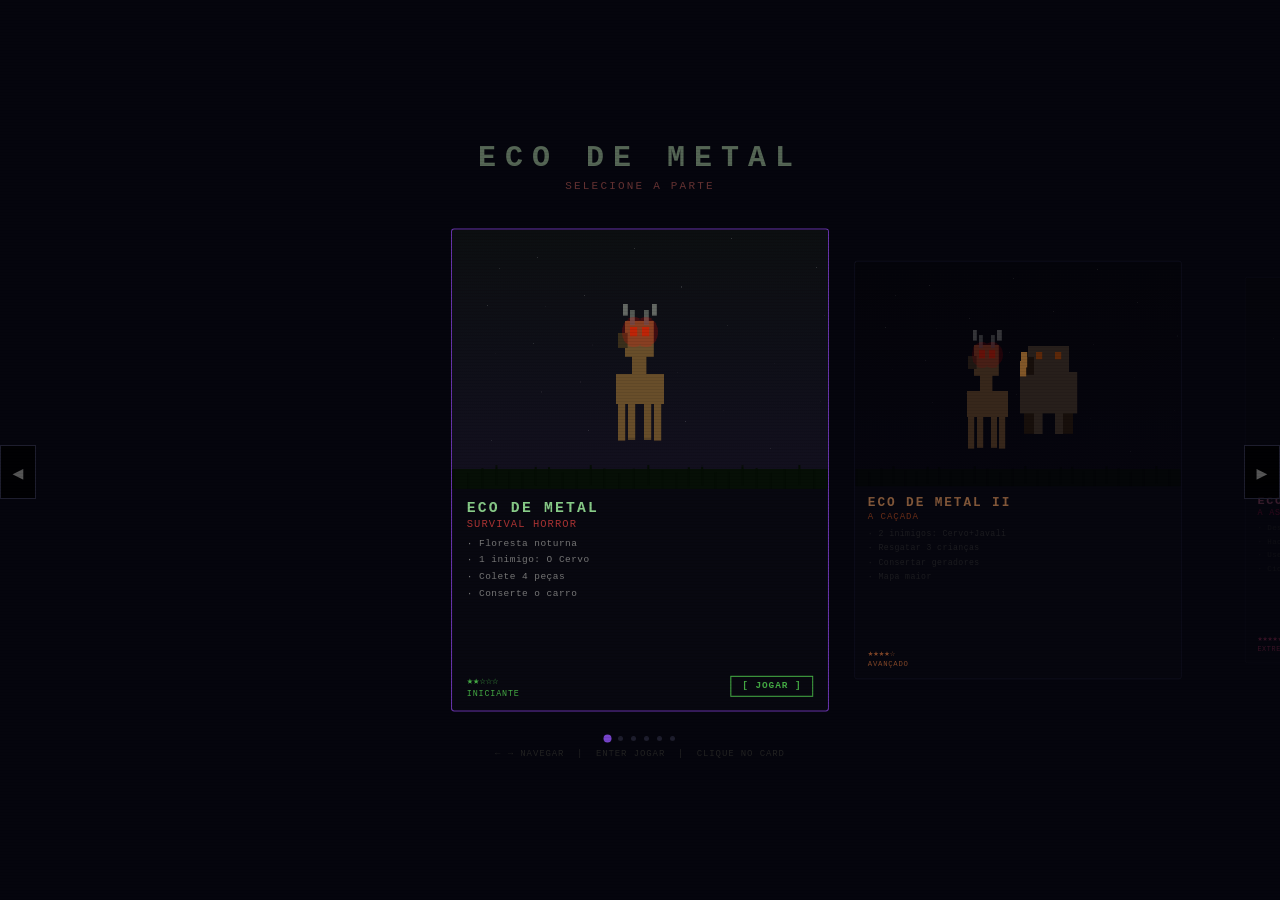
==== commit c73dc1c8: "Add files via upload" ====
--- a/index.html
+++ b/index.html
@@ -1,13 +1,409 @@
-<!DOCTYPE html>
-<html lang="pt-BR">
-<head>
-<meta charset="UTF-8">
-<meta name="viewport" content="width=device-width, initial-scale=1.0">
-<title>Eco de Metal: O Acerto de Contas Final</title>
-<link rel="stylesheet" href="style.css">
-</head>
-<body>
-<canvas id="game"></canvas>
-<script src="game.js"></script>
-</body>
+<!DOCTYPE html>
+<html lang="pt-BR">
+<head>
+  <meta charset="UTF-8">
+  <meta name="viewport" content="width=device-width, initial-scale=1.0">
+  <title>Eco de Metal - Seleção</title>
+  <style>
+    * { margin: 0; padding: 0; box-sizing: border-box; }
+    body {
+      background: #05050d;
+      color: #fff;
+      height: 100vh;
+      overflow: hidden;
+      font-family: 'Courier New', monospace;
+      display: flex;
+      flex-direction: column;
+      justify-content: center;
+      user-select: none;
+    }
+    .header {
+      text-align: center;
+      padding: 0 0 20px;
+    }
+    .header h1 {
+      font-size: clamp(18px, 4vw, 30px);
+      letter-spacing: 0.3em;
+      color: #556655;
+      font-weight: bold;
+    }
+    .header p {
+      font-size: clamp(9px, 1.5vw, 11px);
+      letter-spacing: 0.2em;
+      color: #663333;
+      margin-top: 5px;
+    }
+    .slider-wrap {
+      position: relative;
+      overflow: hidden;
+      padding: 16px 0 20px;
+    }
+    .slider-track {
+      display: flex;
+      gap: 18px;
+      transition: transform 0.42s cubic-bezier(0.25, 0.8, 0.25, 1);
+      will-change: transform;
+      padding: 12px 0;
+    }
+    .card {
+      flex: 0 0 clamp(220px, 36vw, 360px);
+      height: clamp(340px, 52vh, 460px);
+      border: 1px solid #1a1a2e;
+      border-radius: 3px;
+      background: #080810;
+      position: relative;
+      cursor: pointer;
+      transition: transform 0.35s ease, border-color 0.35s ease, opacity 0.35s ease;
+      overflow: hidden;
+    }
+    .card.active { border-color: #6633aa; transform: scale(1.05); z-index: 2; opacity: 1; }
+    .card.side   { opacity: 0.5; transform: scale(0.91); }
+    .card.far    { opacity: 0.2; transform: scale(0.84); }
+    .card canvas {
+      display: block;
+      width: 100%;
+      height: 54%;
+      image-rendering: pixelated;
+    }
+    .card-info {
+      padding: 10px 14px 12px;
+      height: 46%;
+      display: flex;
+      flex-direction: column;
+      justify-content: space-between;
+    }
+    .card-title {
+      font-size: clamp(10px, 1.7vw, 14px);
+      letter-spacing: 0.15em;
+      font-weight: bold;
+    }
+    .card-sub {
+      font-size: clamp(7px, 1.1vw, 10px);
+      letter-spacing: 0.1em;
+      margin-top: 2px;
+    }
+    .card-details { flex: 1; margin-top: 6px; }
+    .card-details p {
+      font-size: clamp(7px, 1vw, 9px);
+      color: #333;
+      letter-spacing: 0.05em;
+      line-height: 1.75;
+      transition: color 0.3s;
+    }
+    .card.active .card-details p { color: #777; }
+    .card-footer { display: flex; justify-content: space-between; align-items: center; }
+    .diff-stars { font-size: clamp(8px, 1.1vw, 10px); }
+    .diff-label { font-size: clamp(6px, 0.9vw, 8px); letter-spacing: 0.1em; margin-top: 1px; }
+    .btn-play {
+      padding: 4px 10px;
+      font-family: 'Courier New', monospace;
+      font-size: clamp(7px, 1vw, 9px);
+      letter-spacing: 0.1em;
+      font-weight: bold;
+      border: 1px solid;
+      background: transparent;
+      cursor: pointer;
+      opacity: 0;
+      transition: opacity 0.3s;
+    }
+    .card.active .btn-play { opacity: 1; }
+    .dots {
+      display: flex;
+      justify-content: center;
+      gap: 8px;
+      padding-top: 4px;
+    }
+    .dot {
+      width: 5px; height: 5px;
+      border-radius: 50%;
+      background: #1e1e2e;
+      transition: background 0.3s, transform 0.3s;
+      cursor: pointer;
+    }
+    .dot.active { background: #7744cc; transform: scale(1.6); }
+    .nav-btn {
+      position: absolute;
+      top: 50%; transform: translateY(-50%);
+      width: 36px; height: 54px;
+      background: rgba(0,0,0,0.75);
+      border: 1px solid #1e1e2e;
+      color: #555;
+      font-size: 18px;
+      cursor: pointer;
+      display: flex; align-items: center; justify-content: center;
+      z-index: 10;
+      transition: color 0.2s, border-color 0.2s;
+      font-family: monospace;
+    }
+    .nav-btn:hover { color: #ccc; border-color: #444; }
+    .nav-btn.left { left: 0; }
+    .nav-btn.right { right: 0; }
+    .footer {
+      text-align: center;
+      padding: 8px 0 0;
+      font-size: clamp(7px, 1.1vw, 9px);
+      color: #222;
+      letter-spacing: 0.1em;
+    }
+    .scanlines {
+      position: fixed; inset: 0;
+      pointer-events: none;
+      background: repeating-linear-gradient(
+        to bottom, transparent, transparent 2px,
+        rgba(0,0,0,0.07) 2px, rgba(0,0,0,0.07) 3px
+      );
+      z-index: 100;
+    }
+  </style>
+</head>
+<body>
+<div class="scanlines"></div>
+<div class="header">
+  <h1>ECO DE METAL</h1>
+  <p>SELECIONE A PARTE</p>
+</div>
+<div class="slider-wrap">
+  <button class="nav-btn left" id="btnL">&#9664;</button>
+  <div class="slider-track" id="track"></div>
+  <button class="nav-btn right" id="btnR">&#9654;</button>
+</div>
+<div class="dots" id="dots"></div>
+<div class="footer">&#8592; &#8594; NAVEGAR &nbsp;|&nbsp; ENTER JOGAR &nbsp;|&nbsp; CLIQUE NO CARD</div>
+
+<script>
+const GAMES = [
+  { label:'ECO DE METAL',    sub:'SURVIVAL HORROR',         path:'parte1/index.html', diff:'&#9733;&#9733;&#9734;&#9734;&#9734;', diffLabel:'INICIANTE', diffCol:'#44aa44', titleCol:'#88cc88', subCol:'#aa3333', btnCol:'#44aa44', details:['Floresta noturna','1 inimigo: O Cervo','Colete 4 peças','Conserte o carro'],           icon:'deer'     },
+  { label:'ECO DE METAL II', sub:'A CAÇADA',                path:'parte2/index.html', diff:'&#9733;&#9733;&#9733;&#9733;&#9734;', diffLabel:'AVANÇADO',  diffCol:'#ff8844', titleCol:'#ffaa66', subCol:'#cc5522', btnCol:'#ff8844', details:['2 inimigos: Cervo+Javali','Resgatar 3 crianças','Consertar geradores','Mapa maior'],  icon:'deerboar' },
+  { label:'ECO DE METAL III',sub:'A ASCENSÃO DA REDE',      path:'parte3/index.html', diff:'&#9733;&#9733;&#9733;&#9733;&#9733;', diffLabel:'EXTREMO',   diffCol:'#ff4488', titleCol:'#ff77aa', subCol:'#cc1155', btnCol:'#ff4488', details:['Destrua a Torre de Rede','Hackeie sistemas','Use EMP e Sinalizador','Cidade em colapso'], icon:'tower'    },
+  { label:'SINAL PERDIDO',   sub:'O MISTÉRIO DE BLACKWOOD', path:'parte4/index.html', diff:'&#9733;&#9733;&#9733;&#9734;&#9734;', diffLabel:'MÉDIO',     diffCol:'#44aaff', titleCol:'#66ccee', subCol:'#2266aa', btnCol:'#44aaff', details:['Spin-off da série','Escolha Enzo ou Murilo','Antena de Blackwood','Cooperativo auto'], icon:'radio'    },
+  { label:'C A E A',         sub:'PROTOCOLO DE SOBRECARGA', path:'parte5/index.html', diff:'&#9733;&#9733;&#9733;&#9734;&#9734;', diffLabel:'MÉDIO',     diffCol:'#cc88ff', titleCol:'#dd99ff', subCol:'#9933cc', btnCol:'#cc88ff', details:['Episódio Escolar','4 Geradores','Resgate 5 Amigos','Eco de Metal — Spin-off'],          icon:'gamepad'  },
+  { label:'ECO DE METAL VI', sub:'O ACERTO DE CONTAS FINAL', path:'parte6/index.html', diff:'&#9733;&#9733;&#9733;&#9733;&#9733;', diffLabel:'EXTREMO',   diffCol:'#00ffcc', titleCol:'#00ffcc', subCol:'#008866', btnCol:'#00ffcc', details:['Laboratório Secreto','Bunker Final','Lobos=INSTAKILL','Bosses: -2HP por tiro'], icon:'bunker'   },
+];
+
+let current = 0;
+const track = document.getElementById('track');
+const dotsEl = document.getElementById('dots');
+const cards = [], canvases = [];
+
+GAMES.forEach((g, i) => {
+  const card = document.createElement('div');
+  card.className = 'card';
+
+  const cnv = document.createElement('canvas');
+  cnv.width = 380; cnv.height = 210;
+  card.appendChild(cnv);
+  canvases.push(cnv);
+
+  const info = document.createElement('div');
+  info.className = 'card-info';
+  info.innerHTML = `
+    <div>
+      <div class="card-title" style="color:${g.titleCol}">${g.label}</div>
+      <div class="card-sub" style="color:${g.subCol}">${g.sub}</div>
+    </div>
+    <div class="card-details">${g.details.map(d=>`<p>· ${d}</p>`).join('')}</div>
+    <div class="card-footer">
+      <div>
+        <div class="diff-stars" style="color:${g.diffCol}">${g.diff}</div>
+        <div class="diff-label" style="color:${g.diffCol}">${g.diffLabel}</div>
+      </div>
+      <button class="btn-play" style="color:${g.btnCol};border-color:${g.btnCol}">[ JOGAR ]</button>
+    </div>`;
+  card.appendChild(info);
+  track.appendChild(card);
+  cards.push(card);
+
+  card.querySelector('.btn-play').addEventListener('click', e => { e.stopPropagation(); launch(i); });
+  card.addEventListener('click', () => { if (current === i) launch(i); else { current = i; updateSlider(); } });
+
+  const dot = document.createElement('div');
+  dot.className = 'dot';
+  dot.addEventListener('click', () => { current = i; updateSlider(); });
+  dotsEl.appendChild(dot);
+});
+
+function launch(i) { window.open(GAMES[i].path, '_blank'); }
+
+function updateSlider() {
+  const cw = cards[0].offsetWidth + 18;
+  const cx = (window.innerWidth - cards[0].offsetWidth) / 2;
+  track.style.transform = `translateX(${cx - current * cw}px)`;
+  cards.forEach((c,i) => {
+    const d = Math.abs(i - current);
+    c.className = 'card' + (d===0?' active':d===1?' side':' far');
+  });
+  document.querySelectorAll('.dot').forEach((d,i) => d.className = 'dot'+(i===current?' active':''));
+}
+
+document.getElementById('btnL').addEventListener('click', () => { if(current>0){current--;updateSlider();playNav();} });
+document.getElementById('btnR').addEventListener('click', () => { if(current<GAMES.length-1){current++;updateSlider();playNav();} });
+document.addEventListener('keydown', e => {
+  if(e.code==='ArrowLeft'||e.code==='KeyA')  { if(current>0){current--;updateSlider();playNav();} }
+  if(e.code==='ArrowRight'||e.code==='KeyD') { if(current<GAMES.length-1){current++;updateSlider();playNav();} }
+  if(e.code==='Enter'||e.code==='Space')     { playSelect(); setTimeout(()=>launch(current),200); }
+});
+let tx0=0;
+track.addEventListener('touchstart',e=>{tx0=e.touches[0].clientX;},{passive:true});
+track.addEventListener('touchend',e=>{
+  const dx=e.changedTouches[0].clientX-tx0;
+  if(dx<-40&&current<GAMES.length-1){current++;updateSlider();}
+  if(dx> 40&&current>0){current--;updateSlider();}
+});
+window.addEventListener('resize', updateSlider);
+
+// Audio
+let actx=null;
+function ga(){ if(!actx){try{actx=new(window.AudioContext||window.webkitAudioContext)();}catch(e){}} return actx; }
+function tn(f,d,v=0.05){ const a=ga();if(!a)return;try{const o=a.createOscillator(),g=a.createGain();o.type='square';o.frequency.value=f;g.gain.value=v;g.gain.exponentialRampToValueAtTime(0.001,a.currentTime+d);o.connect(g);g.connect(a.destination);o.start();o.stop(a.currentTime+d);}catch(e){} }
+function playNav(){ tn(200,0.07); }
+function playSelect(){ tn(300,0.07);setTimeout(()=>tn(420,0.07),70);setTimeout(()=>tn(560,0.12),140); }
+document.addEventListener('click',()=>ga(),{once:true});
+
+// ── Pixel art rendering ─────────────────────────────────────────────────────
+function pr(c,x,y,w,h,col){ c.fillStyle=col; c.fillRect(Math.floor(x),Math.floor(y),w,h); }
+
+function iconDeer(ctx,cx,cy,p,t){
+  const s=2.4,col='#6a4a2a',col2='#3a2a1a';
+  const ey=`rgba(${200+p*55},30,0,${0.8+p*0.2})`;
+  const r=(x,y,w,h,c)=>pr(ctx,cx+x*s,cy+y*s,w*s,h*s,c||col);
+  r(-9,10,3,14);r(6,10,3,14);r(-5,12,3,12);r(2,12,3,12);
+  r(-10,2,20,10);r(-3,-5,6,8);r(-6,-16,12,12);
+  r(-9,-12,4,5,col2);r(-4,-20,2,5,'#555');r(-7,-22,2,4,'#666');
+  r(2,-20,2,5,'#555');r(5,-22,2,4,'#666');
+  r(-4,-14,3,3,ey);r(1,-14,3,3,ey);
+  ctx.globalAlpha=0.22+p*0.15;ctx.fillStyle='#ff0000';
+  ctx.beginPath();ctx.arc(cx-2.5*s,cy-12.5*s,5*s,0,Math.PI*2);
+  ctx.arc(cx+2.5*s,cy-12.5*s,5*s,0,Math.PI*2);ctx.fill();ctx.globalAlpha=1;
+}
+function iconBoar(ctx,cx,cy,p,t){
+  const s=2.4,col='#4a3a2a',col2='#2a1a0a';
+  const ey=`rgba(${200+p*55},${80+p*20},0,0.85)`;
+  const r=(x,y,w,h,c)=>pr(ctx,cx+x*s,cy+y*s,w*s,h*s,c||col);
+  r(-12,8,5,12,col2);r(7,8,5,12,col2);r(-7,10,4,10);r(3,10,4,10);
+  r(-14,-4,28,16);r(-10,-14,20,12);r(-12,-10,5,7,col2);
+  r(-14,-8,3,6,'#ffaa44');r(-13,-12,3,6,'#ffaa44');
+  r(-6,-12,3,3,ey);r(3,-12,3,3,ey);
+}
+function iconTower(ctx,cx,cy,p,t){
+  const s=2.4,col='#334433',col2='#445544';
+  const led=`rgba(0,${200+p*55},0,0.9)`;
+  const r=(x,y,w,h,c)=>pr(ctx,cx+x*s,cy+y*s,w*s,h*s,c||col);
+  r(-4,8,8,16);r(-6,10,12,4,col2);r(-3,-10,6,18);r(-5,-2,10,4,col2);r(-5,4,10,4,col2);
+  r(-2,-22,4,12);r(-1,-26,2,6,'#00cc44');
+  r(-10,-16,8,2);r(2,-16,8,2);r(-14,-20,2,6,'#00cc44');r(12,-20,2,6,'#00cc44');
+  r(-2,-6,2,2,led);r(1,-6,2,2,led);
+  ctx.globalAlpha=0.18+p*0.14;ctx.fillStyle='#00ff44';
+  ctx.beginPath();ctx.arc(cx,cy-26*s*0.45,9*s*0.5,0,Math.PI*2);ctx.fill();ctx.globalAlpha=1;
+}
+function iconRadio(ctx,cx,cy,p,t){
+  const s=2.4,col='#334455',col2='#445566';
+  const led=`rgba(0,${160+p*60},${220+p*35},0.9)`;
+  const r=(x,y,w,h,c)=>pr(ctx,cx+x*s,cy+y*s,w*s,h*s,c||col);
+  r(-14,-2,28,18);r(-12,0,24,14,col2);r(-10,2,12,8,'#001a2a');r(-9,3,10,6,'#002233');
+  r(2,0,8,8,'#002233');r(3,1,6,6,led);r(10,-4,2,14);r(9,-12,2,10,'#88ccdd');
+  r(-11,14,4,3);r(-6,14,4,3);r(-1,14,4,3);
+  for(let i=1;i<=3;i++){
+    ctx.globalAlpha=(0.5-i*0.1)*(0.5+p*0.5);
+    ctx.strokeStyle=`rgba(0,${160+i*20},220,0.8)`;ctx.lineWidth=s*0.45;
+    ctx.beginPath();ctx.arc(cx+11*s,cy-8*s,i*4*s,-Math.PI*0.6,Math.PI*0.6);ctx.stroke();
+  }
+  ctx.globalAlpha=1;
+}
+function iconGamepad(ctx,cx,cy,p,t){
+  const s=2.4,col='#552288',col2='#7733aa';
+  const btn=`rgba(${180+p*75},${80+p*40},255,0.9)`;
+  const btnO=`rgba(${220+p*35},${100+p*30},0,0.9)`;
+  const r=(x,y,w,h,c)=>pr(ctx,cx+x*s,cy+y*s,w*s,h*s,c||col);
+  r(-16,-2,32,14);r(-14,-6,28,20);r(-10,-8,20,24,col2);r(-18,0,36,10,col2);
+  r(-20,8,8,10);r(12,8,8,10);r(-18,14,6,8);r(12,14,6,8);
+  r(-14,-2,8,3,col2);r(-11,-5,3,9,col2);
+  r(6,-5,3,3,btn);r(11,-2,3,3,btn);r(6,1,3,3,btnO);r(2,-2,3,3,btn);
+  r(-2,-2,5,5,'#aa55ff');r(-6,3,3,2,'#884499');r(3,3,3,2,'#884499');
+  ctx.globalAlpha=0.2+p*0.16;ctx.fillStyle='#cc44ff';
+  ctx.beginPath();ctx.arc(cx,cy+2*s,17*s,0,Math.PI*2);ctx.fill();
+  ctx.globalAlpha=0.4+p*0.28;ctx.fillStyle='#ff88ff';
+  for(let i=0;i<4;i++){
+    const ang=t*0.035+i*Math.PI*0.5;
+    ctx.fillRect(Math.floor(cx+Math.cos(ang)*19*s),Math.floor(cy+Math.sin(ang)*17*s),s*1.4,s*1.4);
+  }
+  ctx.globalAlpha=1;
+}
+
+function iconBunker(ctx,cx,cy,p,t){
+  const s=2.4,col='#003322',col2='#005544',col3='#007755';
+  const led=`rgba(0,${200+p*55},${180+p*75},${0.85+p*0.15})`;
+  const warn=`rgba(${200+p*55},${100+p*30},0,0.9)`;
+  const r=(x,y,w,h,c)=>pr(ctx,cx+x*s,cy+y*s,w*s,h*s,c||col);
+  // bunker body
+  r(-18,2,36,18,col2);r(-16,0,32,4,col3);
+  r(-20,4,4,16,'#002211');r(16,4,4,16,'#002211');
+  // door
+  r(-4,6,8,14,'#001a0f');r(-3,7,6,12,'#002a1a');
+  r(-1,10,2,2,led);
+  // gun slits
+  r(-15,6,5,3,'#001a0f');r(10,6,5,3,'#001a0f');
+  r(-14,7,3,1,led);r(11,7,3,1,led);
+  // roof / antenna
+  r(-10,-8,20,10,col2);r(-12,-10,24,4,col3);
+  r(-1,-20,2,12,'#004433');r(-2,-22,4,2,col3);
+  // antenna light pulse
+  ctx.globalAlpha=0.6+p*0.4;ctx.fillStyle=`rgba(0,255,200,${0.7+p*0.3})`;
+  ctx.fillRect(Math.floor(cx-s),Math.floor(cy-22*s),s*2,s*2);ctx.globalAlpha=1;
+  // wolf silhouette
+  const ws=1.5,wy=cy+14*s,wx=cx-26*s+Math.sin(t*0.04)*3*s;
+  ctx.globalAlpha=0.55+p*0.2;ctx.fillStyle='#001a0f';
+  pr(ctx,wx,wy-4*ws,8*ws,5*ws);pr(ctx,wx+2*ws,wy-8*ws,4*ws,5*ws);
+  pr(ctx,wx,wy,2*ws,4*ws);pr(ctx,wx+6*ws,wy,2*ws,4*ws);
+  pr(ctx,wx-2*ws,wy-5*ws,3*ws,2*ws);pr(ctx,wx+7*ws,wy-10*ws,2*ws,3*ws);
+  ctx.globalAlpha=0.8+p*0.2;ctx.fillStyle=`rgba(255,30,0,${0.5+p*0.5})`;
+  pr(ctx,wx,wy-6*ws,ws,ws);ctx.globalAlpha=1;
+  // warning light glow
+  ctx.globalAlpha=0.12+p*0.12;ctx.fillStyle='#00ffcc';
+  ctx.beginPath();ctx.arc(cx,cy-8*s,22*s,0,Math.PI*2);ctx.fill();ctx.globalAlpha=1;
+  // scanline stripe
+  r(-18,20,36,2,'#001a0f');
+}
+
+const ICONS = { deer:iconDeer, deerboar:(c,cx,cy,p,t)=>{iconDeer(c,cx-36,cy+4,p,t);iconBoar(c,cx+36,cy,p,t);}, tower:iconTower, radio:iconRadio, gamepad:iconGamepad, bunker:iconBunker };
+
+let tick=0;
+(function loop(){
+  requestAnimationFrame(loop);
+  tick++;
+  const pulse=Math.sin(tick*0.07)*0.5+0.5;
+  GAMES.forEach((g,i)=>{
+    const cnv=canvases[i], c=cnv.getContext('2d'), W=cnv.width, H=cnv.height;
+    const active=i===current;
+    c.clearRect(0,0,W,H);
+    const grad=c.createLinearGradient(0,0,0,H);
+    grad.addColorStop(0,active?'#0a0810':'#050508');
+    grad.addColorStop(1,active?'#12091e':'#080610');
+    c.fillStyle=grad; c.fillRect(0,0,W,H);
+    // stars
+    for(let s=0;s<28;s++){
+      const sx=(s*47+tick*0.005)%W,sy=(s*31)%(H*0.85);
+      c.globalAlpha=0.1+Math.sin(tick*0.03+s)*0.07;
+      c.fillStyle='#fff';c.fillRect(Math.floor(sx),Math.floor(sy),1,1);
+    }
+    c.globalAlpha=1;
+    // ground
+    c.fillStyle='#040804';c.fillRect(0,H-16,W,16);
+    for(let ti=0;ti<32;ti++){
+      const tx=ti*14+Math.sin(tick*0.005+ti*0.5)*1.5,ty=H-16+Math.sin(ti*1.7)*3;
+      c.fillStyle='#030603';c.fillRect(tx,ty,2,16);
+    }
+    // icon
+    c.save();
+    ICONS[g.icon](c, W/2, H/2+8, active?pulse:0, tick);
+    c.restore();
+    // color tint
+    if(active){
+      c.globalAlpha=0.04+pulse*0.03;c.fillStyle=g.diffCol;c.fillRect(0,0,W,H);c.globalAlpha=1;
+    }
+  });
+})();
+
+updateSlider();
+</script>
+</body>
 </html>
